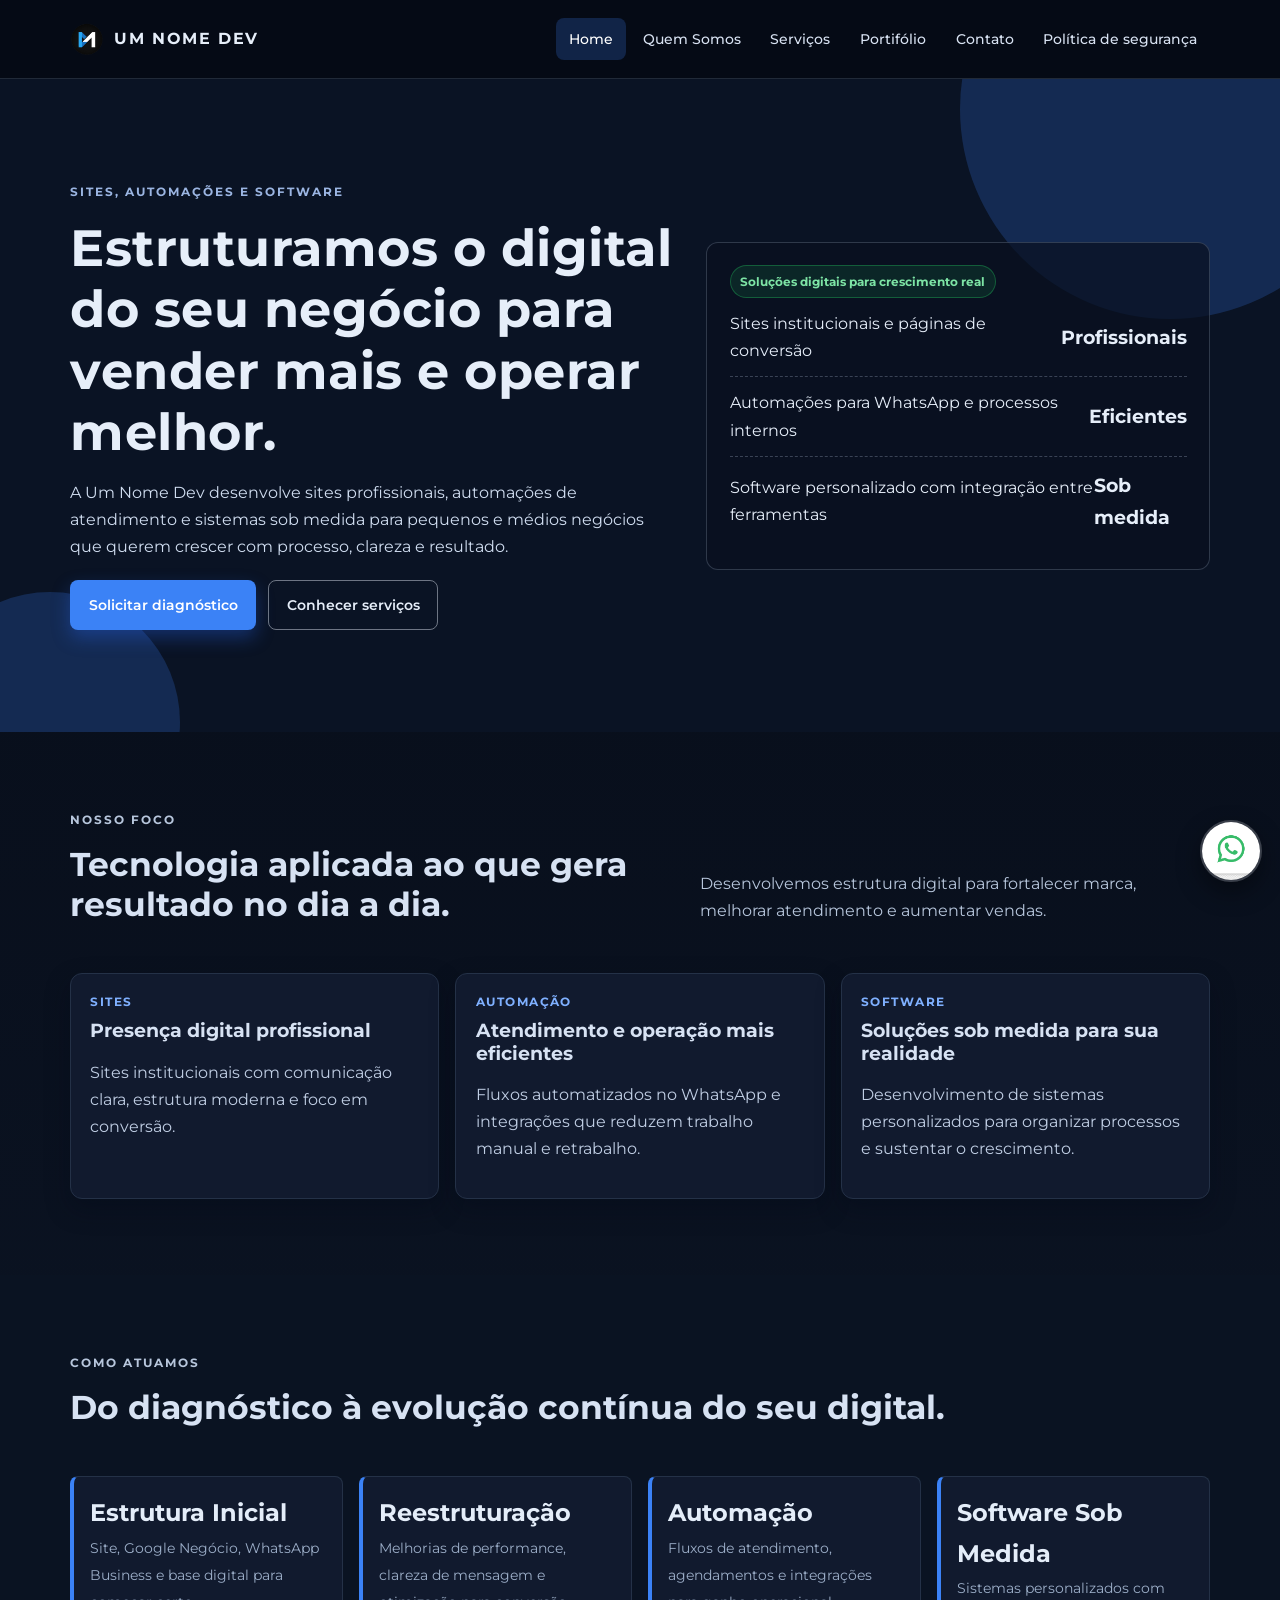
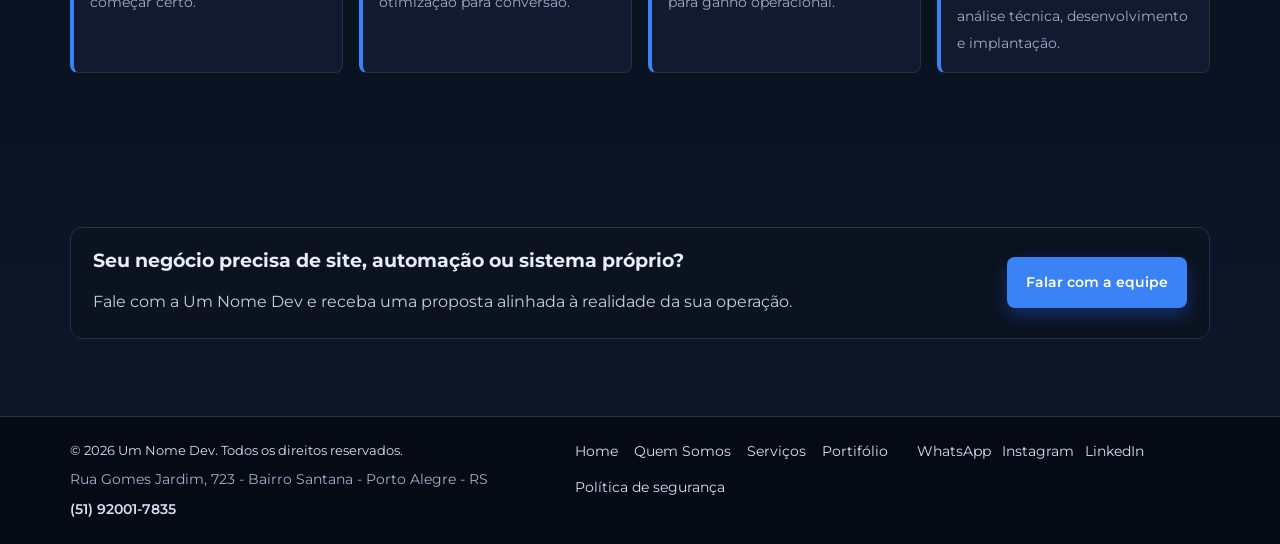
==== index.html @ 12f46de2 "Um nome Dev - Piloto" ====
﻿<!DOCTYPE html>
<html lang="pt-BR">
<head>
  <meta charset="UTF-8" />
  <meta name="viewport" content="width=device-width, initial-scale=1.0" />
  <meta name="description" content="Um Nome Dev: criação de sites, automações e software sob medida para pequenos e médios negócios." />
  <title>Um Nome Dev | Home</title>
  <link rel="icon" type="image/png" href="image/LogoSemFundo.png" />
  <link rel="preconnect" href="https://fonts.googleapis.com" />
  <link rel="preconnect" href="https://fonts.gstatic.com" crossorigin />
  <link href="https://fonts.googleapis.com/css2?family=Montserrat:wght@400;500;600;700&display=swap" rel="stylesheet" />
  <link rel="stylesheet" href="styles.css" />
</head>
<body>
  <header class="topbar">
    <div class="container nav-wrap">
      <a href="index.html" class="brand"><img src="image/LogoSemFundo.png" alt="Um Nome Dev" class="brand-logo" /><span class="brand-text">Um Nome Dev</span></a>
      <button class="menu-toggle" type="button" aria-expanded="false" aria-controls="main-nav">Menu</button>
      <nav class="nav" id="main-nav">
        <a href="index.html">Home</a>
        <a href="quem-somos.html">Quem Somos</a>
        <a href="servicos.html">Serviços</a>
        <a href="portifolio.html">Portifólio</a>
        <a href="contato.html">Contato</a>
        <a href="politica-seguranca.html">Política de segurança</a>
      </nav>
    </div>
  </header>

  <main>
    <section class="hero">
      <div class="container hero-grid">
        <div>
          <p class="kicker">Sites, automações e software</p>
          <h1>Estruturamos o digital do seu negócio para vender mais e operar melhor.</h1>
          <p>
            A Um Nome Dev desenvolve sites profissionais, automações de atendimento e sistemas sob medida
            para pequenos e médios negócios que querem crescer com processo, clareza e resultado.
          </p>
          <div class="actions">
            <a class="btn primary" href="contato.html">Solicitar diagnóstico</a>
            <a class="btn secondary" href="servicos.html">Conhecer serviços</a>
          </div>
        </div>
        <aside class="hero-card reveal">
          <span class="badge-ok">Soluções digitais para crescimento real</span>
          <div class="metric">
            <span>Sites institucionais e páginas de conversão</span>
            <strong>Profissionais</strong>
          </div>
          <div class="metric">
            <span>Automações para WhatsApp e processos internos</span>
            <strong>Eficientes</strong>
          </div>
          <div class="metric">
            <span>Software personalizado com integração entre ferramentas</span>
            <strong>Sob medida</strong>
          </div>
        </aside>
      </div>
    </section>

    <section class="section">
      <div class="container">
        <div class="section-head reveal">
          <div>
            <p class="kicker">Nosso foco</p>
            <h2>Tecnologia aplicada ao que gera resultado no dia a dia.</h2>
          </div>
          <p>Desenvolvemos estrutura digital para fortalecer marca, melhorar atendimento e aumentar vendas.</p>
        </div>
        <div class="grid col-3">
          <article class="card reveal">
            <div class="tag">Sites</div>
            <h3>Presença digital profissional</h3>
            <p>Sites institucionais com comunicação clara, estrutura moderna e foco em conversão.</p>
          </article>
          <article class="card reveal">
            <div class="tag">Automação</div>
            <h3>Atendimento e operação mais eficientes</h3>
            <p>Fluxos automatizados no WhatsApp e integrações que reduzem trabalho manual e retrabalho.</p>
          </article>
          <article class="card reveal">
            <div class="tag">Software</div>
            <h3>Soluções sob medida para sua realidade</h3>
            <p>Desenvolvimento de sistemas personalizados para organizar processos e sustentar o crescimento.</p>
          </article>
        </div>
      </div>
    </section>

    <section class="section alt">
      <div class="container">
        <div class="section-head reveal">
          <div>
            <p class="kicker">Como atuamos</p>
            <h2>Do diagnóstico à evolução contínua do seu digital.</h2>
          </div>
        </div>
        <div class="stats">
          <div class="stat reveal">
            <strong>Estrutura Inicial</strong>
            <span>Site, Google Negócio, WhatsApp Business e base digital para começar certo.</span>
          </div>
          <div class="stat reveal">
            <strong>Reestruturação</strong>
            <span>Melhorias de performance, clareza de mensagem e otimização para conversão.</span>
          </div>
          <div class="stat reveal">
            <strong>Automação</strong>
            <span>Fluxos de atendimento, agendamentos e integrações para ganho operacional.</span>
          </div>
          <div class="stat reveal">
            <strong>Software Sob Medida</strong>
            <span>Sistemas personalizados com análise técnica, desenvolvimento e implantação.</span>
          </div>
        </div>
      </div>
    </section>

    <section class="section">
      <div class="container cta-strip reveal">
        <div>
          <h3>Seu negócio precisa de site, automação ou sistema próprio?</h3>
          <p>Fale com a Um Nome Dev e receba uma proposta alinhada à realidade da sua operação.</p>
        </div>
        <a class="btn primary" href="contato.html">Falar com a equipe</a>
      </div>
    </section>
  </main>

    <footer class="footer">
    <div class="container footer-inner">
      <div class="footer-meta">
        <small>© 2026 Um Nome Dev. Todos os direitos reservados.</small>
        <p class="footer-address">Rua Gomes Jardim, 723 - Bairro Santana - Porto Alegre - RS</p>
        <a class="footer-phone" href="tel:+5551920017835">(51) 92001-7835</a>
      </div>
      <nav class="footer-nav">
        <a href="index.html">Home</a>
        <a href="quem-somos.html">Quem Somos</a>
        <a href="servicos.html">Serviços</a>
        <a href="portifolio.html">Portifólio</a>
        <a href="politica-seguranca.html">Política de segurança</a>
      </nav>
      <div class="footer-social" aria-label="Redes sociais">
        <a href="https://wa.me/5551920017835" target="_blank" rel="noopener noreferrer">WhatsApp</a>
        <a href="https://www.instagram.com/" target="_blank" rel="noopener noreferrer">Instagram</a>
        <a href="https://www.linkedin.com/" target="_blank" rel="noopener noreferrer">LinkedIn</a>
      </div>
    </div>
  </footer>


    <script src="script.js"></script>

  <a class="whatsapp-float" href="https://wa.me/5551920017835" target="_blank" rel="noopener noreferrer" aria-label="Falar no WhatsApp">
    <img src="image/whatsapp.jpg" alt="WhatsApp" />
  </a>
</body>
</html>
---- styles.css ----
﻿:root {
  --azul-profundo: #0B1220;
  --azul-eletrico: #3B82F6;
  --cinza-tecnico: #9CAEC8;
  --branco-neutro: #E6EEF9;
  --verde-conversao: #22C55E;
  --texto-principal: #D7E2F3;
  --borda-suave: #243147;
  --container: 1140px;
  --radius-sm: 8px;
  --radius-md: 12px;
  --shadow-soft: 0 10px 24px rgba(2, 8, 23, 0.35);
}

* {
  box-sizing: border-box;
}

html,
body {
  margin: 0;
  padding: 0;
}

body {
  font-family: "Montserrat", sans-serif;
  color: var(--texto-principal);
  background: linear-gradient(180deg, #060b16 0%, #0d1728 100%);
  line-height: 1.7;
}

a {
  color: inherit;
  text-decoration: none;
}

img {
  max-width: 100%;
  display: block;
}

.container {
  width: min(100% - 2rem, var(--container));
  margin-inline: auto;
}

.topbar {
  position: sticky;
  top: 0;
  z-index: 20;
  background: rgba(6, 11, 22, 0.94);
  border-bottom: 1px solid rgba(100, 116, 139, 0.3);
  backdrop-filter: blur(8px);
}

.nav-wrap {
  display: flex;
  align-items: center;
  justify-content: space-between;
  min-height: 78px;
  gap: 1rem;
}

.brand {
  display: inline-flex;
  align-items: center;
  gap: 0.65rem;
  color: var(--branco-neutro);
}

.brand-logo {
  width: 34px;
  height: 34px;
  object-fit: contain;
  border-radius: 999px;
}

.brand-text {
  font-size: 1rem;
  font-weight: 700;
  letter-spacing: 0.1em;
  text-transform: uppercase;
}

.menu-toggle {
  display: none;
  border: 1px solid rgba(230, 238, 249, 0.35);
  background: transparent;
  color: var(--branco-neutro);
  border-radius: var(--radius-sm);
  padding: 0.5rem 0.65rem;
  font-weight: 600;
}

.nav {
  display: flex;
  align-items: center;
  gap: 0.25rem;
  flex-wrap: wrap;
}

.nav a {
  color: #d8e2f2;
  font-size: 0.9rem;
  font-weight: 500;
  padding: 0.55rem 0.8rem;
  border-radius: var(--radius-sm);
  transition: background-color 0.2s ease, color 0.2s ease;
}

.nav a:hover,
.nav a.active {
  background: rgba(59, 130, 246, 0.22);
  color: #ffffff;
}

.hero {
  background: #0a1324;
  color: var(--branco-neutro);
  padding: clamp(4rem, 8vw, 7rem) 0;
  position: relative;
  overflow: hidden;
}

.hero::before,
.hero::after {
  content: "";
  position: absolute;
  border-radius: 999px;
  background: rgba(59, 130, 246, 0.22);
  filter: blur(0.4px);
}

.hero::before {
  width: 420px;
  height: 420px;
  top: -180px;
  right: -100px;
}

.hero::after {
  width: 260px;
  height: 260px;
  bottom: -120px;
  left: -80px;
}

.hero-grid {
  display: grid;
  gap: 2rem;
  align-items: center;
  grid-template-columns: 1.2fr 1fr;
  position: relative;
  z-index: 1;
}

.kicker {
  color: #9bb5e2;
  text-transform: uppercase;
  letter-spacing: 0.16em;
  font-size: 0.78rem;
  font-weight: 700;
  margin: 0 0 0.9rem;
}

h1,
h2,
h3 {
  margin: 0 0 1rem;
  line-height: 1.2;
}

h1 {
  font-size: clamp(2rem, 4vw, 3.2rem);
  letter-spacing: 0.01em;
}

h2 {
  font-size: clamp(1.6rem, 2.6vw, 2.3rem);
}

h3 {
  font-size: 1.16rem;
}

p {
  margin: 0 0 1rem;
  color: #d0ddf0;
}

.section p {
  color: #b7c6dc;
}

.hero-card {
  background: rgba(9, 17, 32, 0.7);
  border: 1px solid rgba(148, 163, 184, 0.28);
  border-radius: var(--radius-md);
  padding: 1.4rem;
}

.metric {
  display: flex;
  justify-content: space-between;
  align-items: center;
  padding: 0.75rem 0;
  border-bottom: 1px dashed rgba(148, 163, 184, 0.35);
}

.metric:last-child {
  border-bottom: 0;
}

.metric strong {
  font-size: 1.2rem;
}

.actions {
  display: flex;
  flex-wrap: wrap;
  gap: 0.75rem;
  margin-top: 1.2rem;
}

.btn {
  display: inline-flex;
  align-items: center;
  justify-content: center;
  gap: 0.4rem;
  border-radius: var(--radius-sm);
  padding: 0.75rem 1.1rem;
  font-weight: 600;
  font-size: 0.9rem;
  border: 1px solid transparent;
  transition: transform 0.2s ease, box-shadow 0.2s ease, background-color 0.2s ease;
}

.btn:hover {
  transform: translateY(-1px);
}

.btn.primary {
  background: var(--azul-eletrico);
  color: #ffffff;
  box-shadow: 0 8px 18px rgba(37, 99, 235, 0.35);
}

.btn.primary:hover {
  background: #2e6ed4;
}

.btn.secondary {
  background: transparent;
  color: var(--branco-neutro);
  border-color: rgba(230, 238, 249, 0.45);
}

.btn.ghost {
  background: transparent;
  color: #d4e2f7;
  border-color: #3b4a63;
}

.section {
  padding: clamp(3rem, 6vw, 5rem) 0;
}

.section.alt {
  background: #0a1322;
}

.section-head {
  display: flex;
  justify-content: space-between;
  align-items: flex-end;
  gap: 1rem;
  margin-bottom: 2rem;
}

.section-head p {
  max-width: 60ch;
}

.grid {
  display: grid;
  gap: 1rem;
}

.grid.col-3 {
  grid-template-columns: repeat(3, minmax(0, 1fr));
}

.grid.col-2 {
  grid-template-columns: repeat(2, minmax(0, 1fr));
}

.card {
  background: #111a2e;
  border: 1px solid var(--borda-suave);
  border-radius: var(--radius-md);
  padding: 1.2rem;
  box-shadow: var(--shadow-soft);
}

.card .tag {
  font-size: 0.72rem;
  text-transform: uppercase;
  letter-spacing: 0.13em;
  color: #7fb0ff;
  font-weight: 700;
  margin-bottom: 0.5rem;
}

.card p {
  color: #c0cee4;
}

.stats {
  display: grid;
  gap: 1rem;
  grid-template-columns: repeat(4, minmax(0, 1fr));
}

.stat {
  background: #111a2e;
  border: 1px solid var(--borda-suave);
  border-left: 4px solid var(--azul-eletrico);
  border-radius: var(--radius-sm);
  padding: 1rem;
}

.stat strong {
  display: block;
  font-size: 1.5rem;
  color: #e4edf9;
}

.stat span {
  color: var(--cinza-tecnico);
  font-size: 0.86rem;
}

.timeline {
  display: grid;
  gap: 0.9rem;
}

.timeline-item {
  border-left: 3px solid var(--azul-eletrico);
  padding: 0.1rem 0 0.1rem 0.9rem;
}

.timeline-item strong {
  display: block;
  color: #e3edf9;
  margin-bottom: 0.2rem;
}

.cta-strip {
  background: #0b1220;
  color: var(--branco-neutro);
  border-radius: var(--radius-md);
  padding: 1.4rem;
  display: grid;
  gap: 1rem;
  grid-template-columns: 1fr auto;
  align-items: center;
  border: 1px solid #243147;
}

.cta-strip p {
  margin: 0;
  color: #c1d0e8;
}

.list-clean {
  margin: 0;
  padding: 0;
  list-style: none;
  display: grid;
  gap: 0.6rem;
}

.list-clean li {
  padding-left: 1.1rem;
  position: relative;
  color: #c1cee3;
}

.list-clean li::before {
  content: "";
  width: 8px;
  height: 8px;
  border-radius: 999px;
  background: var(--azul-eletrico);
  position: absolute;
  left: 0;
  top: 0.58rem;
}

.form-grid {
  display: grid;
  gap: 1rem;
  grid-template-columns: 1fr 1fr;
}

.field {
  display: flex;
  flex-direction: column;
  gap: 0.4rem;
}

.field label {
  font-size: 0.86rem;
  font-weight: 600;
  color: #d5e2f6;
}

.field input,
.field textarea {
  border: 1px solid #334155;
  border-radius: var(--radius-sm);
  padding: 0.75rem 0.85rem;
  font-family: inherit;
  font-size: 0.95rem;
  background: #0f172a;
  color: #d8e4f7;
}

.field input::placeholder,
.field textarea::placeholder {
  color: #8ea0bb;
}

.field textarea {
  min-height: 160px;
  resize: vertical;
}

.note {
  font-size: 0.85rem;
  color: var(--cinza-tecnico);
}

.badge-ok {
  display: inline-flex;
  align-items: center;
  gap: 0.35rem;
  border-radius: 999px;
  border: 1px solid rgba(34, 197, 94, 0.35);
  color: #7de4a5;
  font-size: 0.78rem;
  font-weight: 700;
  padding: 0.3rem 0.6rem;
  background: rgba(34, 197, 94, 0.12);
}

.footer {
  background: #050a15;
  color: #c6d3eb;
  border-top: 1px solid rgba(100, 116, 139, 0.35);
}

.footer-inner {
  padding: 1.4rem 0;
  display: grid;
  gap: 1rem;
  grid-template-columns: 1.5fr 1fr 0.9fr;
  align-items: start;
}

.footer-meta {
  display: grid;
  gap: 0.35rem;
}

.footer-meta small {
  color: #d6e0f3;
}

.footer-address {
  margin: 0;
  color: #9fb1cd;
  font-size: 0.9rem;
}

.footer-phone {
  font-size: 0.95rem;
  font-weight: 600;
  color: #cfe1ff;
}

.footer-nav {
  display: flex;
  flex-wrap: wrap;
  gap: 0.7rem 1rem;
}

.footer-social {
  display: flex;
  flex-wrap: wrap;
  gap: 0.7rem;
  justify-content: flex-start;
}

.footer a {
  color: #d6e0f3;
  font-size: 0.9rem;
}

.footer a:hover {
  color: #ffffff;
}

.reveal {
  opacity: 0;
  transform: translateY(14px);
  transition: opacity 0.45s ease, transform 0.45s ease;
}

.reveal.visible {
  opacity: 1;
  transform: translateY(0);
}

@media (max-width: 980px) {
  .hero-grid,
  .stats,
  .grid.col-3,
  .grid.col-2,
  .form-grid,
  .cta-strip,
  .footer-inner {
    grid-template-columns: 1fr;
  }

  .section-head {
    align-items: flex-start;
    flex-direction: column;
  }

  .menu-toggle {
    display: inline-flex;
  }

  .nav {
    display: none;
    position: absolute;
    left: 1rem;
    right: 1rem;
    top: 78px;
    background: #0d1629;
    border: 1px solid rgba(148, 163, 184, 0.35);
    border-radius: var(--radius-sm);
    flex-direction: column;
    align-items: flex-start;
    padding: 0.5rem;
  }

  .nav.open {
    display: flex;
  }

  .nav a {
    width: 100%;
  }
}



.whatsapp-float {
  position: fixed;
  right: 1.15rem;
  bottom: 1.15rem;
  width: 62px;
  height: 62px;
  border-radius: 999px;
  overflow: hidden;
  border: 2px solid rgba(255, 255, 255, 0.2);
  box-shadow: 0 10px 24px rgba(0, 0, 0, 0.4);
  z-index: 60;
  transition: transform 0.2s ease, box-shadow 0.2s ease;
}

.whatsapp-float:hover {
  transform: translateY(-2px) scale(1.03);
  box-shadow: 0 14px 28px rgba(0, 0, 0, 0.5);
}

.whatsapp-float img {
  width: 100%;
  height: 100%;
  object-fit: cover;
}

@media (max-width: 980px) {
  .whatsapp-float {
    width: 56px;
    height: 56px;
    right: 0.9rem;
    bottom: 0.9rem;
  }
}
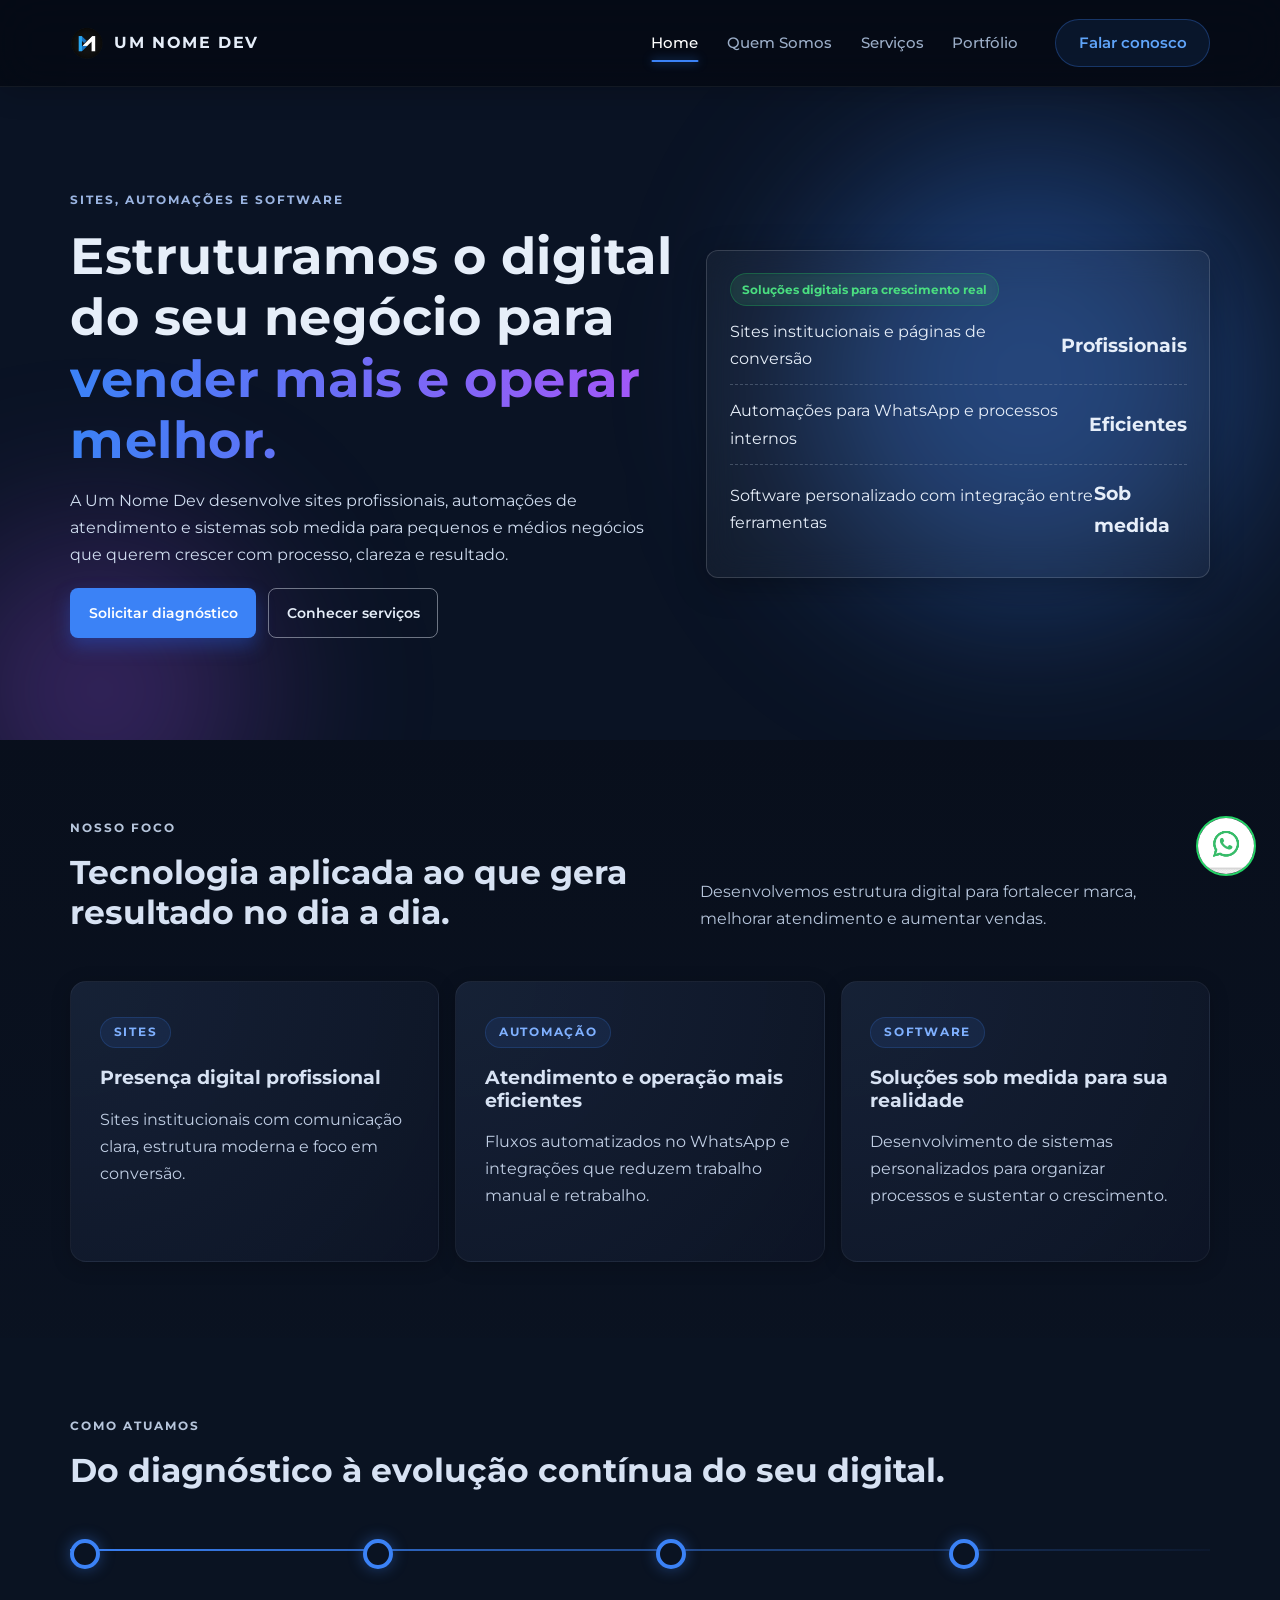
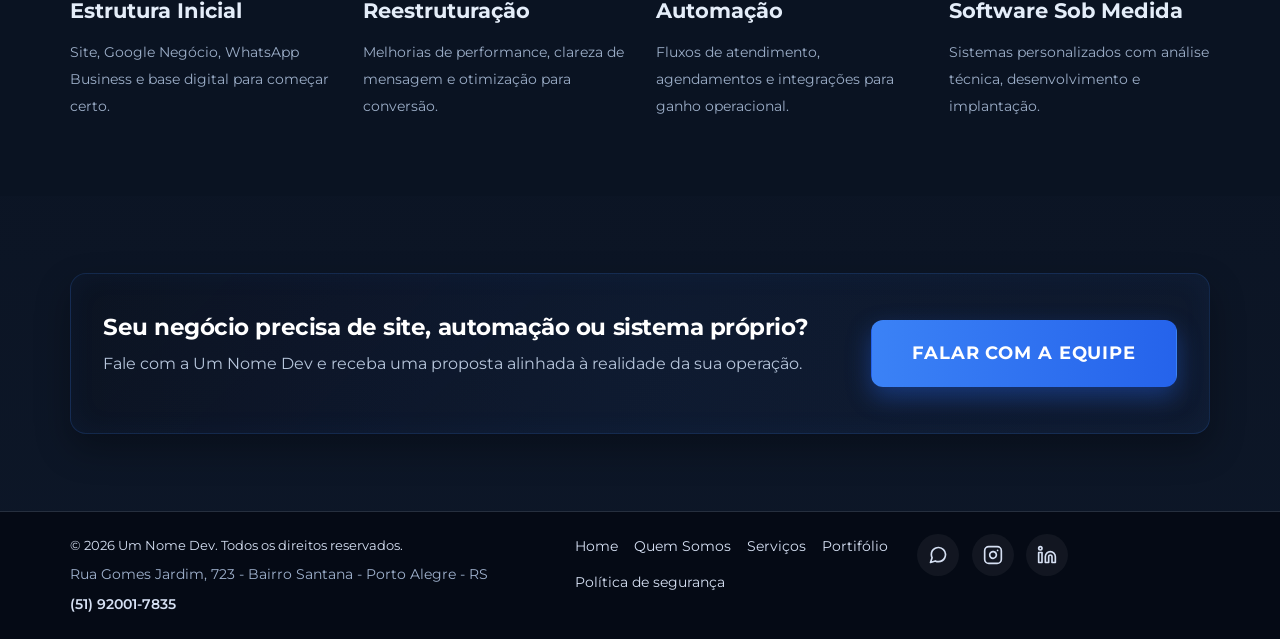
==== commit 3bb44793: "minhas alterações" ====
--- a/index.html
+++ b/index.html
@@ -12,17 +12,20 @@
   <link rel="stylesheet" href="styles.css" />
 </head>
 <body>
+  
   <header class="topbar">
     <div class="container nav-wrap">
-      <a href="index.html" class="brand"><img src="image/LogoSemFundo.png" alt="Um Nome Dev" class="brand-logo" /><span class="brand-text">Um Nome Dev</span></a>
+      <a href="index.html" class="brand">
+        <img src="image/LogoSemFundo.png" alt="Um Nome Dev" class="brand-logo" />
+        <span class="brand-text">Um Nome Dev</span>
+      </a>
       <button class="menu-toggle" type="button" aria-expanded="false" aria-controls="main-nav">Menu</button>
       <nav class="nav" id="main-nav">
-        <a href="index.html">Home</a>
+        <a href="index.html" class="active">Home</a>
         <a href="quem-somos.html">Quem Somos</a>
         <a href="servicos.html">Serviços</a>
-        <a href="portifolio.html">Portifólio</a>
-        <a href="contato.html">Contato</a>
-        <a href="politica-seguranca.html">Política de segurança</a>
+        <a href="portfolio.html">Portfólio</a>
+        <a href="contato.html" class="nav-cta">Falar conosco</a> 
       </nav>
     </div>
   </header>
@@ -32,7 +35,7 @@
       <div class="container hero-grid">
         <div>
           <p class="kicker">Sites, automações e software</p>
-          <h1>Estruturamos o digital do seu negócio para vender mais e operar melhor.</h1>
+          <h1>Estruturamos o digital do seu negócio para <span class="text-gradient">vender mais e operar melhor.</span></h1>
           <p>
             A Um Nome Dev desenvolve sites profissionais, automações de atendimento e sistemas sob medida
             para pequenos e médios negócios que querem crescer com processo, clareza e resultado.
@@ -42,7 +45,7 @@
             <a class="btn secondary" href="servicos.html">Conhecer serviços</a>
           </div>
         </div>
-        <aside class="hero-card reveal">
+        <aside class="hero-card">
           <span class="badge-ok">Soluções digitais para crescimento real</span>
           <div class="metric">
             <span>Sites institucionais e páginas de conversão</span>
@@ -144,9 +147,15 @@
         <a href="politica-seguranca.html">Política de segurança</a>
       </nav>
       <div class="footer-social" aria-label="Redes sociais">
-        <a href="https://wa.me/5551920017835" target="_blank" rel="noopener noreferrer">WhatsApp</a>
-        <a href="https://www.instagram.com/" target="_blank" rel="noopener noreferrer">Instagram</a>
-        <a href="https://www.linkedin.com/" target="_blank" rel="noopener noreferrer">LinkedIn</a>
+        <a href="https://wa.me/5551920017835" target="_blank" rel="noopener noreferrer" aria-label="WhatsApp">
+          <svg xmlns="http://www.w3.org/2000/svg" width="24" height="24" viewBox="0 0 24 24" fill="none" stroke="currentColor" stroke-width="2" stroke-linecap="round" stroke-linejoin="round"><path d="M21 11.5a8.38 8.38 0 0 1-.9 3.8 8.5 8.5 0 0 1-7.6 4.7 8.38 8.38 0 0 1-3.8-.9L3 21l1.9-5.7a8.38 8.38 0 0 1-.9-3.8 8.5 8.5 0 0 1 4.7-7.6 8.38 8.38 0 0 1 3.8-.9h.5a8.48 8.48 0 0 1 8 8v.5z"></path></svg>
+        </a>
+        <a href="https://www.instagram.com/" target="_blank" rel="noopener noreferrer" aria-label="Instagram">
+          <svg xmlns="http://www.w3.org/2000/svg" width="24" height="24" viewBox="0 0 24 24" fill="none" stroke="currentColor" stroke-width="2" stroke-linecap="round" stroke-linejoin="round"><rect x="2" y="2" width="20" height="20" rx="5" ry="5"></rect><path d="M16 11.37A4 4 0 1 1 12.63 8 4 4 0 0 1 16 11.37z"></path><line x1="17.5" y1="6.5" x2="17.51" y2="6.5"></line></svg>
+        </a>
+        <a href="https://www.linkedin.com/" target="_blank" rel="noopener noreferrer" aria-label="LinkedIn">
+          <svg xmlns="http://www.w3.org/2000/svg" width="24" height="24" viewBox="0 0 24 24" fill="none" stroke="currentColor" stroke-width="2" stroke-linecap="round" stroke-linejoin="round"><path d="M16 8a6 6 0 0 1 6 6v7h-4v-7a2 2 0 0 0-2-2 2 2 0 0 0-2 2v7h-4v-7a6 6 0 0 1 6-6z"></path><rect x="2" y="9" width="4" height="12"></rect><circle cx="4" cy="4" r="2"></circle></svg>
+        </a>
       </div>
     </div>
   </footer>
--- a/styles.css
+++ b/styles.css
@@ -47,17 +47,21 @@
 .topbar {
   position: sticky;
   top: 0;
-  z-index: 20;
-  background: rgba(6, 11, 22, 0.94);
-  border-bottom: 1px solid rgba(100, 116, 139, 0.3);
-  backdrop-filter: blur(8px);
+  z-index: 50; /* Garante que fique acima de tudo */
+  background: rgba(6, 11, 22, 0.65); /* Mais transparente */
+  border-bottom: 1px solid rgba(255, 255, 255, 0.06); /* Borda quase invisível */
+  
+  /* Desfoque mais forte para dar cara de Apple/MacOS */
+  backdrop-filter: blur(24px);
+  -webkit-backdrop-filter: blur(24px); 
+  box-shadow: 0 4px 30px rgba(0, 0, 0, 0.2);
 }
 
 .nav-wrap {
   display: flex;
   align-items: center;
   justify-content: space-between;
-  min-height: 78px;
+  min-height: 86px; /* Um pouco mais alto para dar respiro (elegância) */
   gap: 1rem;
 }
 
@@ -95,23 +99,68 @@
 .nav {
   display: flex;
   align-items: center;
-  gap: 0.25rem;
-  flex-wrap: wrap;
-}
-
+  gap: 1.8rem; /* Espaço maior e mais luxuoso entre as palavras */
+}
+
+/* Forçamos o background transparente para remover aquele quadrado escuro */
 .nav a {
-  color: #d8e2f2;
-  font-size: 0.9rem;
+  color: #9CAEC8; /* Cor um pouco mais fria/apagada no estado normal */
+  font-size: 0.95rem;
   font-weight: 500;
-  padding: 0.55rem 0.8rem;
-  border-radius: var(--radius-sm);
-  transition: background-color 0.2s ease, color 0.2s ease;
+  padding: 0.4rem 0;
+  position: relative;
+  transition: color 0.3s ease;
+  background: transparent !important; 
+}
+
+/* 3. O Sublinhado Animado Neon */
+.nav a::after {
+  content: '';
+  position: absolute;
+  width: 0;
+  height: 2px;
+  bottom: 0;
+  left: 50%; /* Começa no meio exato da palavra */
+  background-color: var(--azul-eletrico);
+  transition: all 0.3s cubic-bezier(0.175, 0.885, 0.32, 1.275);
+  transform: translateX(-50%); /* Centraliza a linha */
+  border-radius: 2px;
+  box-shadow: 0 0 10px rgba(59, 130, 246, 0.7); /* Efeito neon */
 }
 
 .nav a:hover,
 .nav a.active {
-  background: rgba(59, 130, 246, 0.22);
+  color: #ffffff; /* Fica branco brilhante ao passar o mouse */
+}
+
+/* A linha cresce do centro para as pontas no hover */
+.nav a:hover::after,
+.nav a.active::after {
+  width: 100%; 
+}
+
+/* 4. O Botão CTA no Menu (O diferencial) */
+.nav a.nav-cta {
+  background: rgba(59, 130, 246, 0.1) !important;
+  border: 1px solid rgba(59, 130, 246, 0.3);
+  color: #60a5fa;
+  padding: 0.6rem 1.4rem;
+  border-radius: 999px; /* Formato Pílula */
+  font-weight: 600;
+  margin-left: 0.5rem; /* Afasta um pouquinho dos outros links */
+}
+
+/* Remove a linha de baixo para não misturar no botão */
+.nav a.nav-cta::after {
+  display: none; 
+}
+
+.nav a.nav-cta:hover {
+  background: var(--azul-eletrico) !important;
   color: #ffffff;
+  border-color: var(--azul-eletrico);
+  box-shadow: 0 4px 15px rgba(59, 130, 246, 0.4);
+  transform: translateY(-2px);
 }
 
 .hero {
@@ -127,22 +176,24 @@
   content: "";
   position: absolute;
   border-radius: 999px;
-  background: rgba(59, 130, 246, 0.22);
-  filter: blur(0.4px);
+  background: rgba(59, 130, 246, 0.4); /* Azul mais vivo */
+  filter: blur(90px); /* AQUI ESTÁ A MÁGICA: transforma a bola dura numa luz suave */
+  z-index: 0;
 }
 
 .hero::before {
-  width: 420px;
-  height: 420px;
-  top: -180px;
-  right: -100px;
+  width: 450px;
+  height: 450px;
+  top: 10%; /* Desce a luz para ficar direto atrás do card */
+  right: 2%; /* Posiciona embaixo do card */
 }
 
 .hero::after {
-  width: 260px;
-  height: 260px;
-  bottom: -120px;
-  left: -80px;
+  width: 300px;
+  height: 300px;
+  bottom: -100px;
+  left: -50px;
+  background: rgba(168, 85, 247, 0.3); /* Um toque de roxo na esquerda para combinar com o gradiente do texto */
 }
 
 .hero-grid {
@@ -175,6 +226,14 @@
   letter-spacing: 0.01em;
 }
 
+.text-gradient {
+  background: linear-gradient(90deg, var(--azul-eletrico) 0%, #a855f7 100%);
+  -webkit-background-clip: text;
+  -webkit-text-fill-color: transparent;
+  background-clip: text;
+  display: inline-block;
+}
+
 h2 {
   font-size: clamp(1.6rem, 2.6vw, 2.3rem);
 }
@@ -193,10 +252,19 @@
 }
 
 .hero-card {
-  background: rgba(9, 17, 32, 0.7);
-  border: 1px solid rgba(148, 163, 184, 0.28);
+  /* Usando branco quase transparente em vez de preto para refletir a luz de trás */
+  background: rgba(255, 255, 255, 0.04); 
+  backdrop-filter: blur(16px);
+  -webkit-backdrop-filter: blur(16px);
+  
+  /* Borda mais aparente para simular a quina do vidro */
+  border: 1px solid rgba(255, 255, 255, 0.15); 
+  
   border-radius: var(--radius-md);
   padding: 1.4rem;
+  box-shadow: 0 8px 32px rgba(0, 0, 0, 0.3);
+  position: relative;
+  z-index: 2; /* Mantém o card acima das luzes */
 }
 
 .metric {
@@ -205,6 +273,22 @@
   align-items: center;
   padding: 0.75rem 0;
   border-bottom: 1px dashed rgba(148, 163, 184, 0.35);
+  transition: transform 0.3s ease; /* Prepara para a animação */
+}
+
+/* Move a linha inteira levemente para a direita ao passar o mouse */
+.metric:hover {
+  transform: translateX(6px); 
+}
+
+.metric strong {
+  font-size: 1.2rem;
+  transition: color 0.3s ease; /* Prepara a mudança de cor */
+}
+
+/* Muda a cor da palavra em destaque (Profissionais, Eficientes...) no hover */
+.metric:hover strong {
+  color: #a855f7; /* Um tom de roxo para combinar com o fundo neon que criamos */
 }
 
 .metric:last-child {
@@ -247,6 +331,8 @@
 
 .btn.primary:hover {
   background: #2e6ed4;
+  box-shadow: 0 0 20px rgba(59, 130, 246, 0.6); /* Efeito Glow */
+  transform: translateY(-2px); /* Levanta um pouquinho ao passar o mouse */
 }
 
 .btn.secondary {
@@ -294,50 +380,129 @@
   grid-template-columns: repeat(2, minmax(0, 1fr));
 }
 
+/* 1. O novo formato do Card base */
 .card {
-  background: #111a2e;
-  border: 1px solid var(--borda-suave);
-  border-radius: var(--radius-md);
-  padding: 1.2rem;
-  box-shadow: var(--shadow-soft);
-}
-
+  /* Substituímos a cor sólida por um gradiente radial muito sutil */
+  background: radial-gradient(circle at top left, rgba(26, 38, 61, 0.8) 0%, rgba(13, 21, 38, 0.9) 100%);
+  border: 1px solid rgba(255, 255, 255, 0.05); /* Borda quase invisível */
+  border-radius: 16px; /* Arredondamos um pouco mais (antes era 12px) */
+  padding: 2.2rem 1.8rem; /* Mais respiro interno */
+  box-shadow: 0 4px 20px rgba(0, 0, 0, 0.2);
+  
+  /* Transição super fluida para todos os efeitos */
+  transition: all 0.4s cubic-bezier(0.175, 0.885, 0.32, 1.275); 
+  position: relative;
+  overflow: hidden; /* Prepara o card para efeitos internos se quiser no futuro */
+}
+
+/* 2. O estilo refinado da Tag (Sites, Automação...) */
 .card .tag {
+  display: inline-block;
   font-size: 0.72rem;
   text-transform: uppercase;
-  letter-spacing: 0.13em;
+  letter-spacing: 0.15em;
   color: #7fb0ff;
   font-weight: 700;
-  margin-bottom: 0.5rem;
-}
-
+  margin-bottom: 1.2rem;
+  padding: 0.3rem 0.8rem;
+  background: rgba(59, 130, 246, 0.1); /* Fundo translúcido na tag */
+  border-radius: 999px;
+  border: 1px solid rgba(59, 130, 246, 0.2);
+}
+
+/* 3. A mágica da Interação (Hover) */
+.card:hover {
+  transform: translateY(-12px); /* Levanta o card */
+  border-color: rgba(59, 130, 246, 0.4); /* Borda acende em azul */
+  /* Cria um "Glow" em volta e uma luz suave por dentro */
+  box-shadow: 0 20px 40px rgba(0, 0, 0, 0.4), inset 0 0 20px rgba(59, 130, 246, 0.05);
+}
+
+/* 4. A Quebra de Simetria (Apenas para telas grandes) */
+@media (min-width: 981px) {
+  /* Pega o segundo card (o do meio) e empurra 25px para baixo */
+  .grid.col-3 > .card:nth-child(2) {
+    transform: translateY(25px);
+  }
+  
+  /* Ajusta o hover do card do meio para ele não subir mais do que deveria */
+  .grid.col-3 > .card:nth-child(2):hover {
+    transform: translateY(13px);
+  }
+}
 .card p {
   color: #c0cee4;
 }
 
+/* 1. O Container Principal da Trilha */
 .stats {
   display: grid;
-  gap: 1rem;
+  gap: 2rem; /* Mais espaço entre os passos */
   grid-template-columns: repeat(4, minmax(0, 1fr));
-}
-
+  position: relative;
+}
+
+/* 2. A Linha de Conexão (Aparece apenas no PC) */
+@media (min-width: 981px) {
+  .stats::before {
+    content: '';
+    position: absolute;
+    top: 10px; /* Alinhado com as "bolinhas" que vamos criar */
+    left: 0;
+    width: 100%;
+    height: 2px;
+    /* Um gradiente que vai sumindo para indicar continuidade */
+    background: linear-gradient(90deg, var(--azul-eletrico) 0%, rgba(59, 130, 246, 0.05) 100%);
+    z-index: 0;
+  }
+}
+
+/* 3. Limpando as Caixas e Criando os Passos */
 .stat {
-  background: #111a2e;
-  border: 1px solid var(--borda-suave);
-  border-left: 4px solid var(--azul-eletrico);
-  border-radius: var(--radius-sm);
-  padding: 1rem;
+  background: transparent; /* Removemos o fundo escuro */
+  border: none; /* Removemos a borda quadrada */
+  padding: 0; /* Removemos o padding interno */
+  position: relative;
+  z-index: 1;
+  transition: transform 0.3s ease;
+}
+
+/* 4. O Ponto de Luz (Bolinha da Timeline) */
+.stat::before {
+  content: '';
+  display: block;
+  width: 22px;
+  height: 22px;
+  border-radius: 50%;
+  background: #0a1322; /* Mesma cor do fundo da seção alt */
+  border: 4px solid var(--azul-eletrico);
+  margin-bottom: 1.5rem;
+  box-shadow: 0 0 15px rgba(59, 130, 246, 0.4); /* Efeito neon */
+  transition: all 0.3s ease;
+}
+
+/* 5. Efeito Interativo no Hover */
+.stat:hover {
+  transform: translateY(-5px); /* Dá um leve pulinho */
+}
+
+.stat:hover::before {
+  background: var(--azul-eletrico); /* Bolinha preenche de azul */
+  box-shadow: 0 0 25px rgba(168, 85, 247, 0.6); /* Brilha com um tom roxo no hover */
+  transform: scale(1.2); /* Aumenta um pouquinho */
 }
 
 .stat strong {
   display: block;
-  font-size: 1.5rem;
+  font-size: 1.3rem;
   color: #e4edf9;
+  margin-bottom: 0.6rem;
 }
 
 .stat span {
   color: var(--cinza-tecnico);
-  font-size: 0.86rem;
+  font-size: 0.9rem;
+  line-height: 1.6;
 }
 
 .timeline {
@@ -357,20 +522,59 @@
 }
 
 .cta-strip {
-  background: #0b1220;
+  /* Um gradiente bem suave de fundo para não ficar chapado */
+  background: linear-gradient(135deg, rgba(11, 18, 32, 0.9) 0%, rgba(15, 25, 45, 0.95) 100%);
   color: var(--branco-neutro);
-  border-radius: var(--radius-md);
-  padding: 1.4rem;
+  border-radius: 16px; /* Acompanhando o arredondamento dos cards */
+  padding: 2.5rem 2rem; /* Mais espaço interno para respirar */
   display: grid;
-  gap: 1rem;
+  gap: 1.5rem;
   grid-template-columns: 1fr auto;
   align-items: center;
-  border: 1px solid #243147;
-}
-
-.cta-strip p {
-  margin: 0;
-  color: #c1d0e8;
+  
+  /* Borda com o seu azul elétrico, mas bem sutil */
+  border: 1px solid rgba(59, 130, 246, 0.2);
+  
+  /* Sombra externa para descolar do fundo e uma luz interna (inset) para dar brilho */
+  box-shadow: 0 15px 35px rgba(0, 0, 0, 0.3), inset 0 0 30px rgba(59, 130, 246, 0.05);
+  position: relative;
+  overflow: hidden;
+}
+
+/* Um leve reflexo no fundo do CTA para dar o toque premium */
+.cta-strip::before {
+  content: '';
+  position: absolute;
+  top: -50%;
+  left: -50%;
+  width: 200%;
+  height: 200%;
+  background: radial-gradient(circle, rgba(59,130,246,0.05) 0%, transparent 60%);
+  z-index: 0;
+  pointer-events: none;
+}
+
+/* Mantém o conteúdo acima do reflexo */
+.cta-strip > * {
+  position: relative;
+  z-index: 1;
+}
+
+.cta-strip h3 {
+  font-size: 1.45rem; /* Reduzimos um pouquinho a fonte para encaixar melhor */
+  margin-bottom: 0.5rem;
+  color: #ffffff;
+  white-space: nowrap; /* Força o texto a ficar em uma única linha */
+  letter-spacing: -0.02em; /* Aproxima as letras bem de leve para ganhar espaço */
+}
+
+/* Regra de segurança: em telas menores (tablets e celulares), 
+   permitimos a quebra de linha para o texto não "vazar" da tela */
+@media (max-width: 1024px) {
+  .cta-strip h3 {
+    white-space: normal;
+    font-size: 1.3rem;
+  }
 }
 
 .list-clean {
@@ -447,14 +651,22 @@
   align-items: center;
   gap: 0.35rem;
   border-radius: 999px;
-  border: 1px solid rgba(34, 197, 94, 0.35);
-  color: #7de4a5;
+  
+  /* Borda e fundo mais sutis, conversando com o vidro */
+  border: 1px solid rgba(34, 197, 94, 0.3);
+  background: rgba(34, 197, 94, 0.1); 
+  
+  /* Verde um pouco mais vibrante para contraste perfeito no escuro */
+  color: #4ade80; 
+  
   font-size: 0.78rem;
   font-weight: 700;
-  padding: 0.3rem 0.6rem;
-  background: rgba(34, 197, 94, 0.12);
-}
-
+  padding: 0.3rem 0.7rem;
+  
+  /* Um micro-efeito de vidro no próprio badge */
+  backdrop-filter: blur(4px); 
+  -webkit-backdrop-filter: blur(4px);
+}
 .footer {
   background: #050a15;
   color: #c6d3eb;
@@ -496,11 +708,37 @@
   gap: 0.7rem 1rem;
 }
 
+/* Estilo dos círculos dos ícones sociais */
 .footer-social {
   display: flex;
   flex-wrap: wrap;
-  gap: 0.7rem;
+  gap: 0.8rem;
   justify-content: flex-start;
+}
+
+.footer-social a {
+  display: inline-flex;
+  align-items: center;
+  justify-content: center;
+  width: 42px;
+  height: 42px;
+  border-radius: 50%;
+  background: rgba(255, 255, 255, 0.05); /* Fundo circular translúcido */
+  color: #9fb1cd;
+  transition: all 0.3s ease;
+}
+
+.footer-social a svg {
+  width: 20px;
+  height: 20px;
+}
+
+/* O "acendimento" da cor no hover */
+.footer-social a:hover {
+  background: var(--azul-eletrico);
+  color: #ffffff;
+  transform: translateY(-4px);
+  box-shadow: 0 8px 15px rgba(59, 130, 246, 0.4);
 }
 
 .footer a {
@@ -512,16 +750,42 @@
   color: #ffffff;
 }
 
+
+/* 1. Oculta os elementos inicialmente */
 .reveal {
   opacity: 0;
-  transform: translateY(14px);
-  transition: opacity 0.45s ease, transform 0.45s ease;
-}
-
+}
+
+/* 2. Cria a regra da animação de subida */
+@keyframes revealUp {
+  from {
+    opacity: 0;
+    transform: translateY(40px);
+  }
+  to {
+    opacity: 1;
+    transform: translateY(0);
+  }
+}
+
+/* 3. Aplica a animação quando o JavaScript adiciona a classe 'visible' */
 .reveal.visible {
-  opacity: 1;
-  transform: translateY(0);
-}
+  /* O forwards garante que o elemento fique visível após a animação */
+  animation: revealUp 0.8s cubic-bezier(0.175, 0.885, 0.32, 1.275) forwards;
+}
+
+/* 4. A Mágica do Efeito Cascata (Atrasos progressivos) */
+
+/* Cascata para os 3 cards de "Nosso Foco" */
+.grid.col-3 > .reveal:nth-child(1) { animation-delay: 0s; }
+.grid.col-3 > .reveal:nth-child(2) { animation-delay: 0.2s; }
+.grid.col-3 > .reveal:nth-child(3) { animation-delay: 0.4s; }
+
+/* Cascata para os 4 passos da Timeline "Como Atuamos" */
+.stats > .reveal:nth-child(1) { animation-delay: 0s; }
+.stats > .reveal:nth-child(2) { animation-delay: 0.2s; }
+.stats > .reveal:nth-child(3) { animation-delay: 0.4s; }
+.stats > .reveal:nth-child(4) { animation-delay: 0.6s; }
 
 @media (max-width: 980px) {
   .hero-grid,
@@ -568,23 +832,35 @@
 
 
 
+/* Animação da onda pulsante */
+@keyframes pulse-whatsapp {
+  0% { box-shadow: 0 0 0 0 rgba(37, 211, 102, 0.6); }
+  70% { box-shadow: 0 0 0 15px rgba(37, 211, 102, 0); }
+  100% { box-shadow: 0 0 0 0 rgba(37, 211, 102, 0); }
+}
+
 .whatsapp-float {
   position: fixed;
-  right: 1.15rem;
-  bottom: 1.15rem;
-  width: 62px;
-  height: 62px;
+  right: 1.5rem; /* Um pouco mais afastado da borda */
+  bottom: 1.5rem;
+  width: 60px;
+  height: 60px;
   border-radius: 999px;
   overflow: hidden;
-  border: 2px solid rgba(255, 255, 255, 0.2);
-  box-shadow: 0 10px 24px rgba(0, 0, 0, 0.4);
+  
+  /* Borda verde com a cor oficial do WhatsApp para combinar */
+  border: 2px solid #25D366; 
   z-index: 60;
-  transition: transform 0.2s ease, box-shadow 0.2s ease;
+  transition: transform 0.3s ease;
+  
+  /* Aplica a animação infinita de pulso */
+  animation: pulse-whatsapp 2s infinite; 
 }
 
 .whatsapp-float:hover {
-  transform: translateY(-2px) scale(1.03);
-  box-shadow: 0 14px 28px rgba(0, 0, 0, 0.5);
+  transform: translateY(-4px) scale(1.05); /* Pula mais no hover */
+  animation: none; /* Para de pulsar quando o mouse está em cima */
+  box-shadow: 0 10px 25px rgba(37, 211, 102, 0.4); /* Sombra mais forte no hover */
 }
 
 .whatsapp-float img {
@@ -601,3 +877,53 @@
     bottom: 0.9rem;
   }
 }
+
+/* Cria a regra da animação (de baixo para cima, ficando opaco) */
+@keyframes fadeInUp {
+  from {
+    opacity: 0;
+    transform: translateY(20px);
+  }
+  to {
+    opacity: 1;
+    transform: translateY(0);
+  }
+}
+
+/* Aplica a animação em todos os filhos diretos da coluna da esquerda */
+.hero-grid > div:first-child > * {
+  opacity: 0; /* Começa invisível */
+  animation: fadeInUp 0.8s ease forwards;
+}
+
+/* O segredo da cascata: atrasos (delays) progressivos para cada elemento */
+.hero-grid > div:first-child .kicker { animation-delay: 0.1s; }
+.hero-grid > div:first-child h1 { animation-delay: 0.3s; }
+.hero-grid > div:first-child p { animation-delay: 0.5s; }
+.hero-grid > div:first-child .actions { animation-delay: 0.7s; }
+
+/* Anima o card de vidro para entrar por último */
+.hero-card {
+  opacity: 0;
+  animation: fadeInUp 0.8s ease forwards;
+  animation-delay: 0.9s;
+}
+
+/* Botão CTA Final - Maior e mais impactante */
+.cta-strip .btn.primary {
+  padding: 1.1rem 2.5rem; /* Mais gordinho e largo */
+  font-size: 1.1rem;
+  font-weight: 700;
+  border-radius: 12px;
+  background: linear-gradient(90deg, var(--azul-eletrico) 0%, #2563eb 100%);
+  box-shadow: 0 10px 25px rgba(37, 99, 235, 0.4);
+  text-transform: uppercase;
+  letter-spacing: 0.05em;
+  transition: all 0.3s cubic-bezier(0.175, 0.885, 0.32, 1.275); /* Efeito elástico */
+}
+
+.cta-strip .btn.primary:hover {
+  transform: translateY(-4px) scale(1.05); /* Cresce um pouquinho pro usuário */
+  box-shadow: 0 15px 35px rgba(37, 99, 235, 0.6);
+  background: linear-gradient(90deg, #2563eb 0%, #1d4ed8 100%);
+}
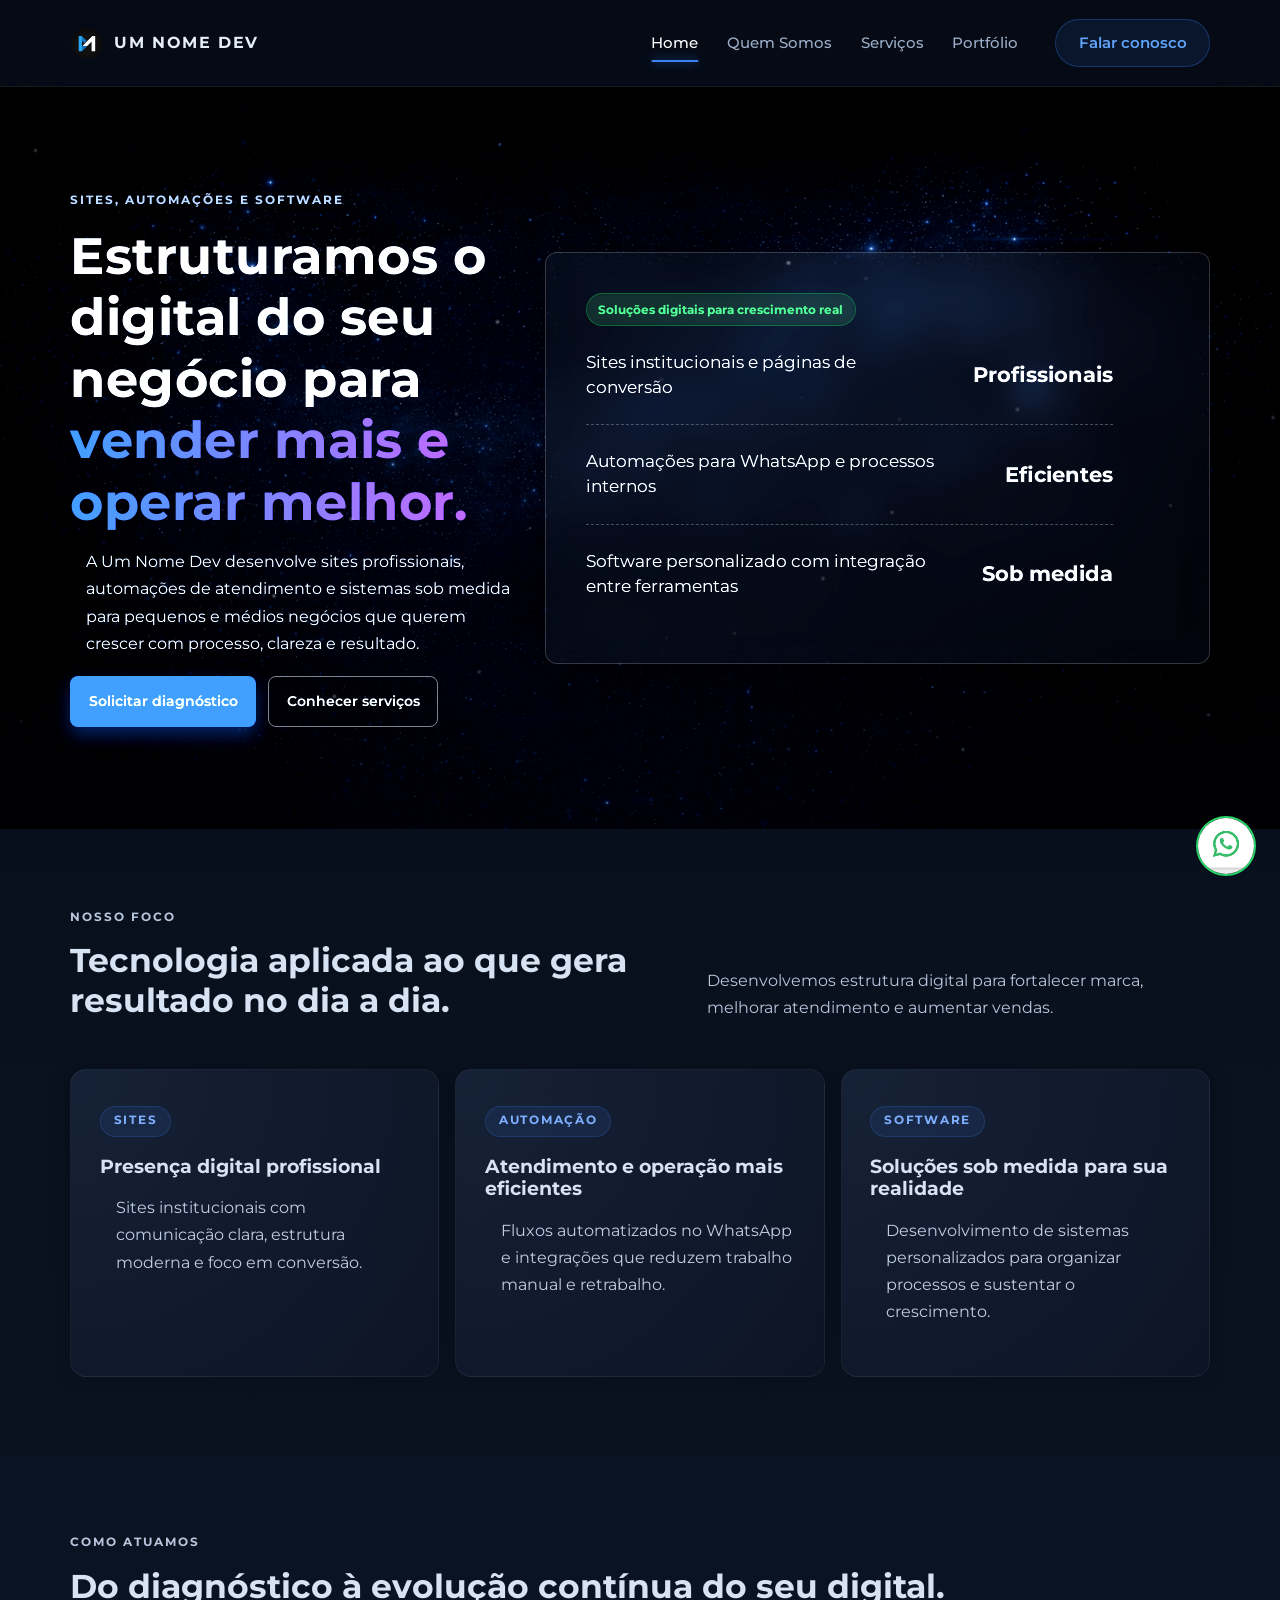
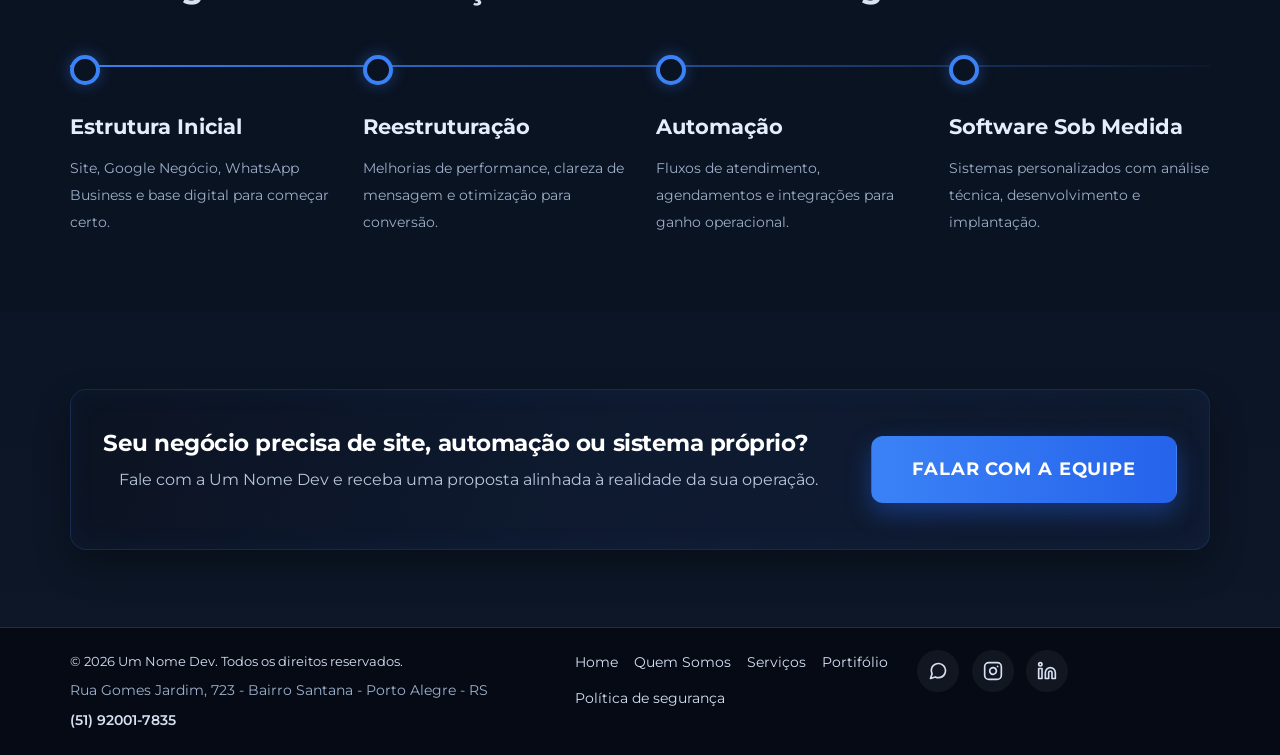
==== commit f56b566d: "atualizacao" ====
--- a/index.html
+++ b/index.html
@@ -37,7 +37,7 @@
           <p class="kicker">Sites, automações e software</p>
           <h1>Estruturamos o digital do seu negócio para <span class="text-gradient">vender mais e operar melhor.</span></h1>
           <p>
-            A Um Nome Dev desenvolve sites profissionais, automações de atendimento e sistemas sob medida
+              A Um Nome Dev desenvolve sites profissionais, automações de atendimento e sistemas sob medida
             para pequenos e médios negócios que querem crescer com processo, clareza e resultado.
           </p>
           <div class="actions">
--- a/styles.css
+++ b/styles.css
@@ -15,6 +15,20 @@
 * {
   box-sizing: border-box;
 }
+
+/* Ocultar a barra de rolagem para TODOS os navegadores e elementos principais */
+html::-webkit-scrollbar,
+body::-webkit-scrollbar {
+  display: none !important; /* Chrome, Safari e Edge moderno */
+  width: 0 !important;
+  background: transparent !important;
+}
+
+html, 
+body {
+  -ms-overflow-style: none !important;  /* Internet Explorer e Edge antigo */
+  scrollbar-width: none !important;  /* Firefox */
+}.hero
 
 html,
 body {
@@ -163,38 +177,46 @@
   transform: translateY(-2px);
 }
 
+/* ========================================== */
+/* HERO - FUNDO DE ESTRELAS COM PARALLAX      */
+/* ========================================== */
+
 .hero {
-  background: #0a1324;
+  /* Gradiente ultra suave apenas para manter o contraste do texto nas bordas */
+  background: linear-gradient(180deg, rgba(10, 19, 36, 0.1) 0%, rgba(6, 11, 22, 0.5) 100%), url('image/Home_UND.png');
+  
+  background-size: cover;
+  background-position: center;
+  background-repeat: no-repeat;
+  
+  /* Filtros para dar o "brilho" que falta: saturação e contraste */
+  filter: brightness(1.2) contrast(1.1);
+  
+  /* Animação de pulsar e flutuar em tempo real */
+  animation: starPulse 20s ease-in-out infinite alternate;
+  
   color: var(--branco-neutro);
   padding: clamp(4rem, 8vw, 7rem) 0;
   position: relative;
   overflow: hidden;
 }
 
-.hero::before,
-.hero::after {
-  content: "";
-  position: absolute;
-  border-radius: 999px;
-  background: rgba(59, 130, 246, 0.4); /* Azul mais vivo */
-  filter: blur(90px); /* AQUI ESTÁ A MÁGICA: transforma a bola dura numa luz suave */
-  z-index: 0;
-}
-
-.hero::before {
-  width: 450px;
-  height: 450px;
-  top: 10%; /* Desce a luz para ficar direto atrás do card */
-  right: 2%; /* Posiciona embaixo do card */
-}
-
-.hero::after {
-  width: 300px;
-  height: 300px;
-  bottom: -100px;
-  left: -50px;
-  background: rgba(168, 85, 247, 0.3); /* Um toque de roxo na esquerda para combinar com o gradiente do texto */
-}
+/* EFEITO DE MOVIMENTO E PULSAÇÃO DE BRILHO */
+@keyframes starPulse {
+  0% {
+    transform: scale(1);
+    filter: brightness(1.1) saturate(1);
+  }
+  50% {
+    filter: brightness(1.4) saturate(1.2); /* Aqui as estrelas brilham mais */
+  }
+  100% {
+    transform: scale(1.1); /* Zoom lento e constante */
+    filter: brightness(1.1) saturate(1);
+  }
+}
+
+
 
 .hero-grid {
   display: grid;
@@ -202,7 +224,7 @@
   align-items: center;
   grid-template-columns: 1.2fr 1fr;
   position: relative;
-  z-index: 1;
+  z-index: 1; /* Garante que os textos e o card fiquem na frente da imagem */
 }
 
 .kicker {
@@ -245,58 +267,76 @@
 p {
   margin: 0 0 1rem;
   color: #d0ddf0;
+  margin-left: 1rem;
 }
 
 .section p {
   color: #b7c6dc;
 }
 
+/* 1. O Grid: Damos ainda mais espaço para a coluna da direita */
+@media (min-width: 981px) {
+  .hero-grid {
+    /* 1fr para o texto, 1.5fr para o card (força o card a esticar até o limite direito da tela) */
+    grid-template-columns: 1fr 1.5fr; 
+    gap: 2rem; /* Reduzimos um pouco o gap para o card poder crescer mais */
+  }
+}
+
+
 .hero-card {
-  /* Usando branco quase transparente em vez de preto para refletir a luz de trás */
   background: rgba(255, 255, 255, 0.04); 
   backdrop-filter: blur(16px);
   -webkit-backdrop-filter: blur(16px);
-  
-  /* Borda mais aparente para simular a quina do vidro */
   border: 1px solid rgba(255, 255, 255, 0.15); 
-  
   border-radius: var(--radius-md);
-  padding: 1.4rem;
+  
+  /* A MÁGICA ESTÁ AQUI (Cima, Direita, Baixo, Esquerda) */
+  padding: 2.5rem 6rem 2.5rem 2.5rem; 
+  
+  width: 100%; /* Força o card a preencher todo o espaço que demos no grid */
   box-shadow: 0 8px 32px rgba(0, 0, 0, 0.3);
   position: relative;
-  z-index: 2; /* Mantém o card acima das luzes */
-}
-
+  z-index: 2; 
+
+  /* Trazendo a animação de volta, mas sem conflito */
+  opacity: 0;
+  animation: fadeInUp 0.8s ease forwards;
+  animation-delay: 0.9s;
+}
+
+/* 3. Ajuste fino do texto para acompanhar o novo tamanho gigante */
 .metric {
   display: flex;
   justify-content: space-between;
   align-items: center;
-  padding: 0.75rem 0;
+  padding: 1.5rem 0; /* Altura exata para bater com a marcação vermelha */
   border-bottom: 1px dashed rgba(148, 163, 184, 0.35);
-  transition: transform 0.3s ease; /* Prepara para a animação */
-}
-
-/* Move a linha inteira levemente para a direita ao passar o mouse */
+  transition: transform 0.3s ease; 
+}
+
+.metric:last-child {
+  border-bottom: 0;
+}
+
 .metric:hover {
   transform: translateX(6px); 
 }
 
+.metric span {
+  font-size: 1.05rem; 
+  line-height: 1.5;
+  padding-right: 2rem; 
+}
+
 .metric strong {
-  font-size: 1.2rem;
-  transition: color 0.3s ease; /* Prepara a mudança de cor */
-}
-
-/* Muda a cor da palavra em destaque (Profissionais, Eficientes...) no hover */
+  font-size: 1.3rem; 
+  transition: color 0.3s ease;
+  white-space: nowrap; 
+}
+
 .metric:hover strong {
-  color: #a855f7; /* Um tom de roxo para combinar com o fundo neon que criamos */
-}
-
-.metric:last-child {
-  border-bottom: 0;
-}
-
-.metric strong {
-  font-size: 1.2rem;
+  color: #a855f7; 
 }
 
 .actions {
@@ -902,12 +942,8 @@
 .hero-grid > div:first-child p { animation-delay: 0.5s; }
 .hero-grid > div:first-child .actions { animation-delay: 0.7s; }
 
-/* Anima o card de vidro para entrar por último */
-.hero-card {
-  opacity: 0;
-  animation: fadeInUp 0.8s ease forwards;
-  animation-delay: 0.9s;
-}
+
+
 
 /* Botão CTA Final - Maior e mais impactante */
 .cta-strip .btn.primary {
@@ -926,4 +962,27 @@
   transform: translateY(-4px) scale(1.05); /* Cresce um pouquinho pro usuário */
   box-shadow: 0 15px 35px rgba(37, 99, 235, 0.6);
   background: linear-gradient(90deg, #2563eb 0%, #1d4ed8 100%);
+}
+
+/* EFEITO STARDUST - PARTÍCULAS FLUTUANTES    */
+/* ========================================== */
+
+.star-particle {
+  position: absolute;
+  background: white;
+  border-radius: 50%;
+  pointer-events: none; /* Garante que não atrapalhe cliques no site */
+  opacity: 0.5;
+  filter: blur(1px);
+  z-index: 1; /* Fica atrás do texto e do card, mas à frente da foto de fundo */
+  animation: floatParticle linear infinite;
+}
+
+@keyframes floatParticle {
+  from {
+    transform: translateY(0) translateX(0);
+  }
+  to {
+    transform: translateY(-100vh) translateX(20px);
+  }
 }
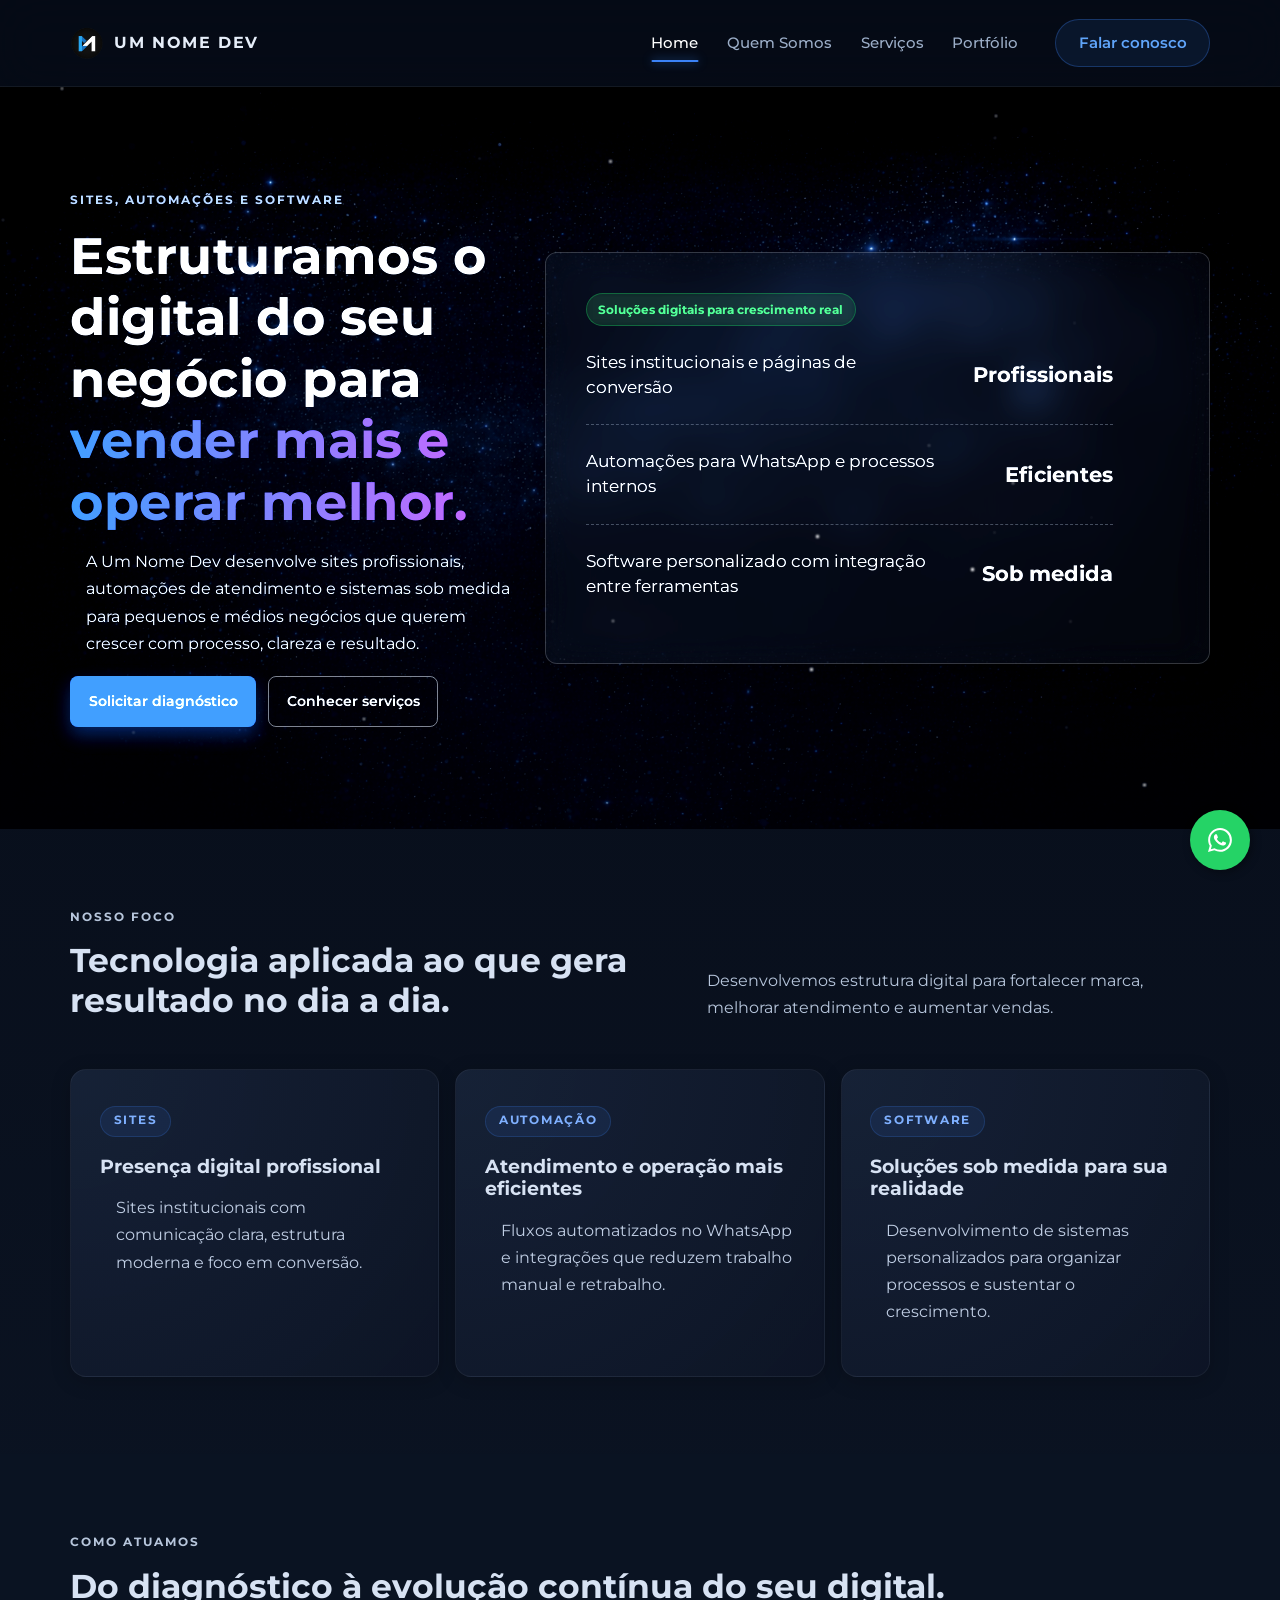
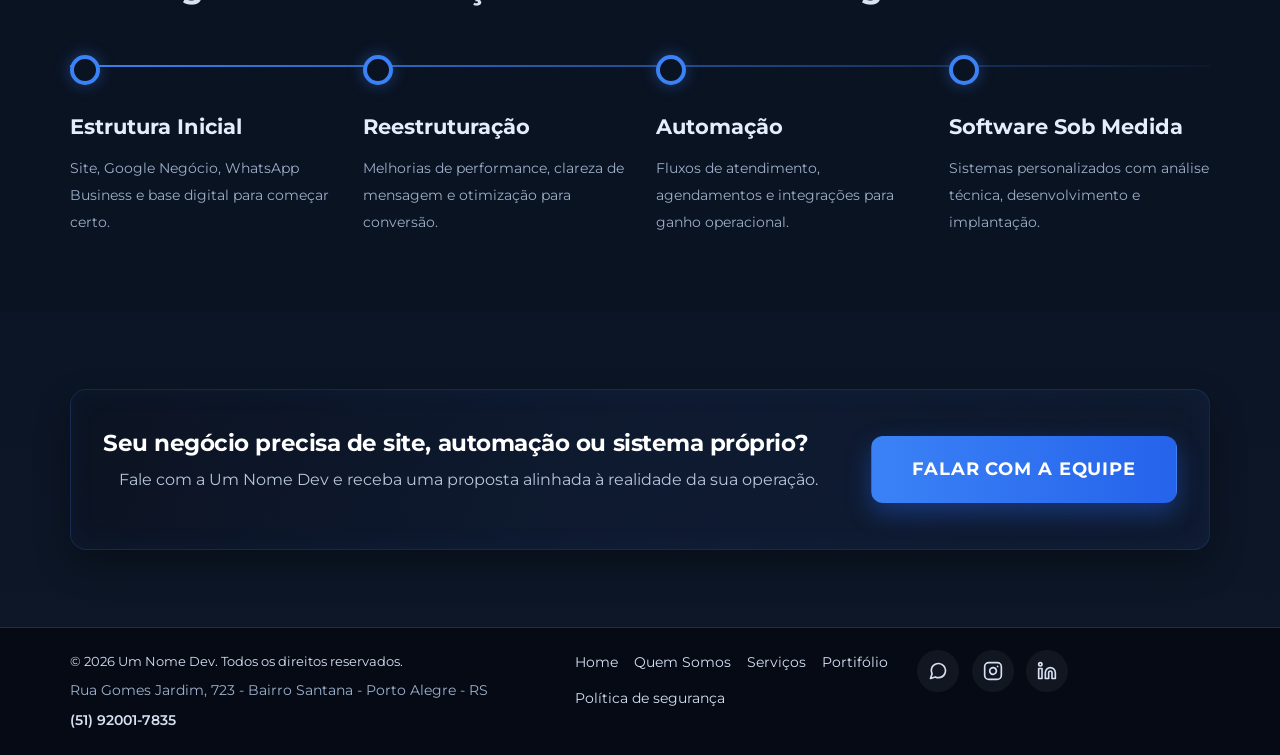
==== commit 0b943c08: "Atualização do portfólio" ====
--- a/index.html
+++ b/index.html
@@ -164,7 +164,9 @@
     <script src="script.js"></script>
 
   <a class="whatsapp-float" href="https://wa.me/5551920017835" target="_blank" rel="noopener noreferrer" aria-label="Falar no WhatsApp">
-    <img src="image/whatsapp.jpg" alt="WhatsApp" />
+    <svg viewBox="0 0 24 24" aria-hidden="true">
+      <path d="M20.52 3.48A11.86 11.86 0 0 0 12.07 0C5.5 0 .16 5.34.16 11.91c0 2.1.55 4.15 1.59 5.96L0 24l6.29-1.65a11.9 11.9 0 0 0 5.69 1.45h.01c6.57 0 11.91-5.34 11.91-11.91 0-3.18-1.24-6.16-3.38-8.41Zm-8.53 18.3h-.01a9.9 9.9 0 0 1-5.04-1.38l-.36-.21-3.73.98 1-3.64-.23-.37a9.86 9.86 0 0 1-1.54-5.25c0-5.45 4.44-9.89 9.9-9.89 2.64 0 5.12 1.03 6.99 2.9a9.83 9.83 0 0 1 2.91 6.99c0 5.46-4.44 9.9-9.89 9.9Zm5.43-7.42c-.3-.15-1.77-.87-2.04-.97-.27-.1-.47-.15-.67.15-.2.3-.77.97-.95 1.17-.17.2-.35.22-.65.07-.3-.15-1.28-.47-2.43-1.5-.9-.8-1.5-1.79-1.68-2.09-.18-.3-.02-.46.13-.61.13-.13.3-.35.45-.52.15-.18.2-.3.3-.5.1-.2.05-.37-.02-.52-.08-.15-.67-1.62-.91-2.22-.24-.58-.49-.5-.67-.51h-.57c-.2 0-.52.08-.79.38-.27.3-1.04 1.02-1.04 2.48 0 1.46 1.07 2.87 1.21 3.07.15.2 2.1 3.21 5.08 4.5.71.31 1.27.49 1.71.63.72.23 1.38.2 1.9.12.58-.09 1.77-.72 2.02-1.42.25-.7.25-1.3.17-1.42-.07-.12-.27-.2-.57-.35Z"/>
+    </svg>
   </a>
 </body>
 </html>
--- a/styles.css
+++ b/styles.css
@@ -28,7 +28,7 @@
 body {
   -ms-overflow-style: none !important;  /* Internet Explorer e Edge antigo */
   scrollbar-width: none !important;  /* Firefox */
-}.hero
+}
 
 html,
 body {
@@ -403,8 +403,60 @@
   margin-bottom: 2rem;
 }
 
-.section-head p {
-  max-width: 60ch;
+/* --- CABEÇALHO ESPECÍFICO EQUIPE (RETO E AMPLO) --- */
+.team-header {
+  display: flex;
+  flex-direction: column;
+  align-items: flex-start;
+  margin-bottom: 4rem;
+  width: 100%;
+}
+
+.team-header .title-main {
+  font-size: clamp(2.2rem, 4.5vw, 3.8rem);
+  font-weight: 800;
+  line-height: 1.1;
+  letter-spacing: -0.02em;
+  margin: 0.5rem 0 1rem 0;
+  white-space: nowrap; /* Título em uma linha no Desktop */
+}
+
+.team-header .support-text {
+  font-size: 1.15rem;
+  max-width: 65ch !important;
+  margin: 0 0 1.5rem 0 !important;
+  padding-left: 0 !important;
+  border-left: none !important;
+  color: var(--cinza-tecnico);
+}
+
+.team-header .title-underline {
+  width: 80px; 
+  height: 4px; 
+  background: var(--azul-eletrico);
+  box-shadow: 0 0 15px rgba(59, 130, 246, 0.5); 
+  border-radius: 2px;
+}
+
+/* Garante que o título quebre linha apenas em telas pequenas */
+@media (max-width: 1150px) {
+  .team-header .title-main {
+    white-space: normal;
+  }
+}
+
+/* Ajuste para Mobile */
+@media (max-width: 768px) {
+  .section-head {
+    flex-direction: column;
+    gap: 1.5rem;
+  }
+  .support-text {
+    border-left: none;
+    padding-left: 0;
+    border-top: 1px solid rgba(255, 255, 255, 0.1);
+    padding-top: 1.5rem;
+  }
 }
 
 .grid {
@@ -839,8 +891,8 @@
   }
 
   .section-head {
+    flex-direction: column;
     align-items: flex-start;
-    flex-direction: column;
   }
 
   .menu-toggle {
@@ -872,49 +924,41 @@
 
 
 
-/* Animação da onda pulsante */
-@keyframes pulse-whatsapp {
-  0% { box-shadow: 0 0 0 0 rgba(37, 211, 102, 0.6); }
-  70% { box-shadow: 0 0 0 15px rgba(37, 211, 102, 0); }
-  100% { box-shadow: 0 0 0 0 rgba(37, 211, 102, 0); }
-}
-
 .whatsapp-float {
   position: fixed;
-  right: 1.5rem; /* Um pouco mais afastado da borda */
-  bottom: 1.5rem;
+  bottom: 30px;
+  right: 30px;
+  background-color: #25D366;
+  color: #FFF;
   width: 60px;
   height: 60px;
-  border-radius: 999px;
-  overflow: hidden;
-  
-  /* Borda verde com a cor oficial do WhatsApp para combinar */
-  border: 2px solid #25D366; 
-  z-index: 60;
-  transition: transform 0.3s ease;
-  
-  /* Aplica a animação infinita de pulso */
-  animation: pulse-whatsapp 2s infinite; 
+  border-radius: 50px;
+  text-align: center;
+  font-size: 30px;
+  box-shadow: 2px 2px 10px rgba(0, 0, 0, 0.4);
+  z-index: 1000;
+  display: inline-flex;
+  align-items: center;
+  justify-content: center;
+  transition: var(--transition);
+  text-decoration: none;
 }
 
 .whatsapp-float:hover {
-  transform: translateY(-4px) scale(1.05); /* Pula mais no hover */
-  animation: none; /* Para de pulsar quando o mouse está em cima */
-  box-shadow: 0 10px 25px rgba(37, 211, 102, 0.4); /* Sombra mais forte no hover */
-}
-
-.whatsapp-float img {
-  width: 100%;
-  height: 100%;
-  object-fit: cover;
+  background-color: #1ebe57;
+  transform: scale(1.1);
+}
+
+.whatsapp-float svg {
+  width: 24px;
+  height: 24px;
+  fill: #ffffff;
 }
 
 @media (max-width: 980px) {
   .whatsapp-float {
-    width: 56px;
-    height: 56px;
-    right: 0.9rem;
-    bottom: 0.9rem;
+    right: 20px;
+    bottom: 20px;
   }
 }
 
@@ -942,7 +986,68 @@
 .hero-grid > div:first-child p { animation-delay: 0.5s; }
 .hero-grid > div:first-child .actions { animation-delay: 0.7s; }
 
-
+/* --- ESTILIZAÇÃO PROFISSIONAL DA SEÇÃO VALORES --- */
+.values-container {
+  gap: 1.5rem;
+  margin-top: 2rem;
+}
+
+.value-card {
+  background: rgba(255, 255, 255, 0.03); /* Efeito de vidro sutil */
+  border: 1px solid rgba(255, 255, 255, 0.08);
+  border-radius: 12px;
+  padding: 2rem;
+  display: flex;
+  align-items: flex-start;
+  gap: 1.5rem;
+  transition: all 0.4s cubic-bezier(0.165, 0.84, 0.44, 1);
+  position: relative;
+}
+
+.value-card:hover {
+  background: rgba(59, 130, 246, 0.05);
+  border-color: rgba(59, 130, 246, 0.4);
+  transform: translateY(-5px);
+  box-shadow: 0 10px 30px rgba(0, 0, 0, 0.3);
+}
+
+.value-badge {
+  background: rgba(59, 130, 246, 0.1);
+  color: var(--azul-eletrico);
+  font-weight: 800;
+  font-size: 1rem;
+  width: 50px;
+  height: 50px;
+  min-width: 50px;
+  display: flex;
+  align-items: center;
+  justify-content: center;
+  border-radius: 8px;
+  border: 1px solid rgba(59, 130, 246, 0.2);
+}
+
+.value-text h3 {
+  font-size: 1.15rem;
+  font-weight: 700;
+  color: #ffffff;
+  margin-bottom: 0.5rem;
+  letter-spacing: -0.01em;
+}
+
+.value-text p {
+  font-size: 0.95rem;
+  color: var(--cinza-tecnico);
+  line-height: 1.6;
+  margin: 0 !important; /* Remove o recuo amador */
+  padding: 0 !important;
+}
+
+/* Responsivo para mobile */
+@media (max-width: 768px) {
+  .values-container {
+    grid-template-columns: 1fr; /* Coluna única no celular */
+  }
+}
 
 
 /* Botão CTA Final - Maior e mais impactante */
@@ -985,4 +1090,663 @@
   to {
     transform: translateY(-100vh) translateX(20px);
   }
-}+}
+
+/* --- AJUSTE DE ESTILO DA EQUIPE - CARTÕES MAIS ALTOS E PROFISSIONAIS --- */
+ /* --- AJUSTE DE ESTILO DA EQUIPE - PREENCHIMENTO MÁXIMO E FOTOS AMPLAS --- */
+.team-grid {
+  gap: 2.5rem; /* Reduzi um pouco o espaço entre os cartões */
+  margin-top: 2rem;
+}
+
+.team-card {
+  background: rgba(255, 255, 255, 0.03);
+  border: 1px solid rgba(255, 255, 255, 0.08);
+  border-radius: 16px;
+  /* REDUÇÃO DE PADDING: Minimiza o espaço vazio no topo, lados e acima do texto */
+  padding: 1rem 1rem 1.5rem 1rem; 
+  cursor: pointer;
+  transition: all 0.4s cubic-bezier(0.165, 0.84, 0.44, 1);
+  text-align: center;
+  /* Layout flex para centralizar os itens e dar altura */
+  display: flex;
+  flex-direction: column;
+  align-items: center;
+  min-height: 520px; /* Mantém uma boa altura, mas ligeiramente menor para preencher mais */
+  justify-content: flex-start; /* Alinha o conteúdo ao topo para reduzir espaços */
+  position: relative;
+  overflow: hidden;
+}
+
+.team-card:hover {
+  background: rgba(59, 130, 246, 0.05);
+  transform: translateY(-8px);
+  border-color: rgba(59, 130, 246, 0.5);
+  box-shadow: 0 10px 30px rgba(0, 0, 0, 0.3);
+}
+
+/* Novo wrapper com preenchimento lateral quase total (redução de paddings internos) */
+.portrait-wrapper {
+  width: 100%; /* Ocupa 100% da largura do card (menos o padding do card) */
+  height: 0;
+  padding-top: 133.33%; /* Mantém a proporção 3:4 */
+  position: relative;
+  overflow: hidden;
+  border-radius: 12px; /* Cantos arredondados no wrapper da foto */
+  border: 1px solid rgba(255, 255, 255, 0.1);
+  margin-bottom: 0; /* Remove a margem inferior para grudar na info */
+}
+
+.member-img {
+  position: absolute;
+  top: 0;
+  left: 0;
+  width: 100%;
+  height: 100%;
+  /* Garante que a foto preencha o wrapper vertical sem distorcer */
+  object-fit: cover; 
+  transition: transform 0.5s ease;
+  object-position: top; /* Mantém o rosto visível */
+}
+
+.team-card:hover .member-img {
+  transform: scale(1.05);
+}
+
+/* Área de informações abaixo da foto */
+.member-info {
+  margin-top: 1rem; /* Espaço pequeno entre a foto e o texto */
+}
+
+.member-info h3 {
+  margin-bottom: 0.2rem; /* Reduzi espaço entre nome e cargo */
+  margin-top: 0;
+  font-size: 1.1rem; /* Ligeiramente maior para destacar */
+}
+
+.member-info .role {
+  font-size: 0.85rem; /* Um pouco menor para dar leveza */
+  font-weight: 600;
+  color: #a855f7; /* Roxo para destacar o cargo */
+  margin-bottom: 0;
+}
+/* ========================================== */
+/* MODAL DE BIOGRAFIA (EQUIPE)                */
+/* ========================================== */
+
+.modal-overlay {
+  position: fixed;
+  top: 0; 
+  left: 0; 
+  width: 100%; 
+  height: 100%;
+  background: rgba(6, 11, 22, 0.90); /* Fundo escuro transparente */
+  backdrop-filter: blur(8px); /* Efeito de vidro no fundo inteiro */
+  -webkit-backdrop-filter: blur(8px);
+  display: flex; 
+  align-items: center; 
+  justify-content: center;
+  z-index: 9999; /* Garante que fique por cima de tudo no site */
+  
+  /* Mantém invisível até o JS adicionar a classe .active */
+  opacity: 0; 
+  visibility: hidden;
+  transition: all 0.3s ease;
+}
+
+.modal-overlay.active { 
+  opacity: 1; 
+  visibility: visible; 
+}
+
+.modal-content {
+  width: 90%; 
+  max-width: 650px; 
+  padding: 3rem;
+  border-radius: 20px; 
+  position: relative;
+  
+  /* Visual High-Tech da janela */
+  background: radial-gradient(circle at top left, rgba(26, 38, 61, 0.95) 0%, rgba(13, 21, 38, 0.98) 100%);
+  border: 1px solid rgba(59, 130, 246, 0.3);
+  box-shadow: 0 20px 50px rgba(0, 0, 0, 0.5), inset 0 0 20px rgba(59, 130, 246, 0.05);
+  
+  /* Efeito de subir ao aparecer */
+  transform: translateY(30px) scale(0.95); 
+  transition: transform 0.4s cubic-bezier(0.175, 0.885, 0.32, 1.275);
+}
+
+.modal-overlay.active .modal-content { 
+  transform: translateY(0) scale(1); 
+}
+
+.close-modal {
+  position: absolute; 
+  top: 1.5rem; 
+  right: 1.5rem;
+  background: none; 
+  border: none; 
+  color: #fff;
+  font-size: 2.2rem; 
+  line-height: 1;
+  cursor: pointer; 
+  opacity: 0.5;
+  transition: all 0.3s ease;
+}
+
+.close-modal:hover { 
+  opacity: 1; 
+  color: var(--azul-eletrico);
+  transform: scale(1.1);
+}
+
+.modal-divider {
+  height: 1px; 
+  width: 100%;
+  background: linear-gradient(90deg, transparent, rgba(59, 130, 246, 0.5), transparent);
+  margin: 1.5rem 0;
+}
+
+.skills-list {
+  display: flex; 
+  flex-wrap: wrap; 
+  gap: 0.6rem;
+  list-style: none; 
+  margin-top: 0.5rem;
+  padding: 0;
+}
+
+.skills-list li {
+  background: rgba(59, 130, 246, 0.1);
+  padding: 0.4rem 1rem; 
+  border-radius: 8px;
+  font-size: 0.85rem; 
+  border: 1px solid rgba(59, 130, 246, 0.2);
+  color: var(--branco-neutro);
+}
+
+/* Deixa o modal rolável caso a tela do celular seja muito pequena */
+@media (max-height: 700px) {
+  .modal-content {
+    max-height: 85vh;
+    overflow-y: auto;
+    padding: 2rem;
+  }
+}
+/* ===== PORTFÓLIO | AJUSTE DOS CARDS ===== */
+
+.portfolio-grid {
+  display: grid;
+  grid-template-columns: repeat(2, minmax(0, 1fr));
+  gap: 28px;
+  align-items: start;
+}
+
+.portfolio-card {
+  background: linear-gradient(180deg, rgba(5, 16, 38, 0.92) 0%, rgba(4, 14, 34, 0.98) 100%);
+  border: 1px solid rgba(76, 132, 255, 0.28);
+  border-radius: 20px;
+  overflow: hidden;
+  min-height: unset;
+  height: auto;
+  box-shadow: 0 10px 30px rgba(0, 0, 0, 0.22);
+  transition: transform 0.28s ease, border-color 0.28s ease, box-shadow 0.28s ease;
+}
+
+.portfolio-card:hover {
+  transform: translateY(-4px);
+  border-color: rgba(90, 150, 255, 0.5);
+  box-shadow: 0 18px 42px rgba(0, 0, 0, 0.3);
+}
+
+.portfolio-card__image,
+.portfolio-card .project-image,
+.portfolio-card .card-image,
+.portfolio-card picture {
+  position: relative;
+  display: block;
+  width: 100%;
+  aspect-ratio: 16 / 9;
+  overflow: hidden;
+  background: #08162f;
+  border-bottom: 1px solid rgba(255, 255, 255, 0.04);
+}
+
+.portfolio-card__image img,
+.portfolio-card .project-image img,
+.portfolio-card .card-image img,
+.portfolio-card picture img,
+.portfolio-card > img {
+  width: 100%;
+  height: 100%;
+  display: block;
+  object-fit: cover;
+  object-position: top center;
+  transition: transform 0.5s ease;
+}
+
+.portfolio-card:hover .portfolio-card__image img,
+.portfolio-card:hover .project-image img,
+.portfolio-card:hover .card-image img,
+.portfolio-card:hover picture img,
+.portfolio-card:hover > img {
+  transform: scale(1.04);
+}
+
+.portfolio-card__content,
+.portfolio-card .project-content,
+.portfolio-card .card-content {
+  display: flex;
+  flex-direction: column;
+  align-items: center;
+  text-align: center;
+  padding: 16px 18px 18px;
+  gap: 6px;
+}
+
+.portfolio-card__category,
+.portfolio-card .project-category,
+.portfolio-card .card-category {
+  font-size: 11px;
+  line-height: 1.2;
+  letter-spacing: 0.18em;
+  text-transform: uppercase;
+  color: rgba(223, 230, 243, 0.72);
+  font-weight: 700;
+  margin: 0;
+}
+
+.portfolio-card__title,
+.portfolio-card .project-title,
+.portfolio-card .card-title {
+  font-size: 18px;
+  line-height: 1.15;
+  font-weight: 700;
+  color: #f3f6ff;
+  margin: 0;
+  max-width: 90%;
+}
+
+.portfolio-card__subtitle,
+.portfolio-card .project-subtitle,
+.portfolio-card .card-subtitle,
+.portfolio-card p {
+  font-size: 14px;
+  line-height: 1.35;
+  color: rgba(223, 230, 243, 0.82);
+  margin: 0;
+}
+
+.portfolio-card__button,
+.portfolio-card .project-button,
+.portfolio-card .card-button,
+.portfolio-card .btn,
+.portfolio-card a.button {
+  display: inline-flex;
+  align-items: center;
+  justify-content: center;
+  min-height: 38px;
+  padding: 0 14px;
+  margin-top: 8px;
+  border-radius: 10px;
+  border: 1px solid rgba(100, 154, 255, 0.75);
+  background: rgba(20, 48, 103, 0.28);
+  color: #eaf1ff;
+  font-size: 14px;
+  font-weight: 600;
+  text-decoration: none;
+  transition: all 0.25s ease;
+}
+
+.portfolio-card__button:hover,
+.portfolio-card .project-button:hover,
+.portfolio-card .card-button:hover,
+.portfolio-card .btn:hover,
+.portfolio-card a.button:hover {
+  background: rgba(47, 93, 184, 0.34);
+  border-color: rgba(125, 176, 255, 0.95);
+}
+
+/* reduz sensação de card muito alto */
+.portfolio-card__content > * + * {
+  margin-top: 0;
+}
+
+/* placeholders ou imagens ausentes */
+.portfolio-card__image--placeholder,
+.portfolio-card .image-placeholder {
+  display: flex;
+  align-items: center;
+  justify-content: center;
+  aspect-ratio: 16 / 9;
+  background:
+    radial-gradient(circle at top, rgba(52, 95, 176, 0.18), transparent 55%),
+    linear-gradient(180deg, #09152d 0%, #071126 100%);
+  color: rgba(223, 230, 243, 0.55);
+  font-size: 14px;
+}
+
+/* ajuste do container geral da seção */
+.portfolio-section .container,
+.portfolio .container {
+  max-width: 1280px;
+}
+
+/* responsividade */
+@media (max-width: 1024px) {
+  .portfolio-grid {
+    grid-template-columns: 1fr;
+    gap: 22px;
+  }
+
+  .portfolio-card__title,
+  .portfolio-card .project-title,
+  .portfolio-card .card-title {
+    font-size: 17px;
+  }
+}
+
+@media (max-width: 640px) {
+  .portfolio-card {
+    border-radius: 16px;
+  }
+
+  .portfolio-card__content,
+  .portfolio-card .project-content,
+  .portfolio-card .card-content {
+    padding: 14px 14px 16px;
+    gap: 5px;
+  }
+
+  .portfolio-card__title,
+  .portfolio-card .project-title,
+  .portfolio-card .card-title {
+    font-size: 16px;
+    max-width: 100%;
+  }
+
+  .portfolio-card__subtitle,
+  .portfolio-card .project-subtitle,
+  .portfolio-card .card-subtitle,
+  .portfolio-card p {
+    font-size: 13px;
+  }
+
+  .portfolio-card__button,
+  .portfolio-card .project-button,
+  .portfolio-card .card-button,
+  .portfolio-card .btn,
+  .portfolio-card a.button {
+    min-height: 36px;
+    font-size: 13px;
+    padding: 0 12px;
+  }
+}
+
+
+.portfolio-info {
+  display: none;
+}
+
+.portfolio-info h3 {
+  color: #f2f6ff;
+  font-size: 1.18rem;
+  margin-bottom: 0.35rem;
+}
+
+.portfolio-summary {
+  color: #b7c2d9;
+  font-size: 0.96rem;
+  line-height: 1.65;
+  margin: 0;
+  text-align: center;
+}
+
+.portfolio-grid .team-card {
+  min-height: 460px;
+}
+
+.portfolio-modal {
+  position: fixed;
+  inset: 0;
+  background: rgba(3, 10, 22, 0.86);
+  backdrop-filter: blur(8px);
+  -webkit-backdrop-filter: blur(8px);
+  z-index: 9999;
+  padding: 1.5rem;
+  display: flex;
+  align-items: center;
+  justify-content: center;
+  opacity: 0;
+  visibility: hidden;
+  transition: opacity 0.3s ease, visibility 0.3s ease;
+}
+
+.portfolio-modal.active {
+  opacity: 1;
+  visibility: visible;
+}
+
+.portfolio-modal-content {
+  width: min(1100px, 100%);
+  max-height: 90vh;
+  overflow-y: auto;
+  background: linear-gradient(180deg, #0d1b34 0%, #091426 100%);
+  border: 1px solid rgba(55, 130, 246, 0.35);
+  border-radius: 28px;
+  padding: 1.75rem;
+  display: flex;
+  flex-direction: column;
+  gap: 1.25rem;
+  position: relative;
+  box-shadow: 0 25px 60px rgba(0, 0, 0, 0.45), inset 0 0 20px rgba(59, 130, 246, 0.04);
+  transform: translateY(20px) scale(0.98);
+  transition: transform 0.35s ease;
+}
+
+.portfolio-modal.active .portfolio-modal-content {
+  transform: translateY(0) scale(1);
+}
+
+.portfolio-modal-image {
+  border-radius: 20px;
+  overflow: hidden;
+  border: 1px solid rgba(148, 163, 184, 0.16);
+  background: #08111d;
+  width: 100%;
+  max-height: 400px;
+}
+
+.portfolio-modal-image img {
+  width: 100%;
+  height: 100%;
+  display: block;
+  object-fit: cover;
+  object-position: center;
+}
+
+.portfolio-modal-text {
+  padding-right: 0;
+  margin-top: 0.5rem;
+  margin: 1rem 0 1.2rem;
+}
+
+.portfolio-modal-meta {
+  display: grid;
+  gap: 0.9rem;
+}
+
+.portfolio-modal-text p {
+  color: #c0cae0;
+  font-size: 0.98rem;
+  line-height: 1.75;
+  margin: 0;
+}
+
+.portfolio-modal-text strong {
+  color: #edf4ff;
+}
+
+.portfolio-close {
+  position: absolute;
+  top: 1rem;
+  right: 1rem;
+  width: 44px;
+  height: 44px;
+  border-radius: 999px;
+  background: rgba(255, 255, 255, 0.04);
+  border: 1px solid rgba(255, 255, 255, 0.08);
+  color: #dbe7ff;
+  font-size: 1.8rem;
+  cursor: pointer;
+  transition: all 0.3s ease;
+}
+
+.portfolio-close:hover {
+  color: #ffffff;
+  border-color: rgba(59, 130, 246, 0.35);
+  background: rgba(59, 130, 246, 0.1);
+}
+
+.portfolio-link {
+  display: inline-flex;
+  align-items: center;
+  justify-content: center;
+  margin-top: 1.5rem;
+  padding: 0.85rem 1.2rem;
+  border-radius: 14px;
+  border: 1px solid rgba(59, 130, 246, 0.4);
+  color: #7cb3ff;
+  text-decoration: none;
+  font-weight: 600;
+  transition: background-color 0.3s ease, transform 0.3s ease;
+}
+
+.portfolio-link:hover {
+  background: rgba(59, 130, 246, 0.1);
+  transform: translateY(-2px);
+}
+
+@media (max-width: 980px) {
+  .portfolio-grid {
+    grid-template-columns: 1fr;
+  }
+
+  .hero-card {
+    padding: 2rem;
+  }
+
+  .portfolio-grid.team-grid {
+    gap: 1.5rem;
+  }
+}
+
+@media (max-width: 900px) {
+  .portfolio-modal-content {
+    grid-template-columns: 1fr;
+    padding: 1.25rem;
+  }
+
+  .portfolio-modal-text {
+    padding-right: 0;
+  }
+}
+
+@media (max-width: 768px) {
+  .portfolio-card,
+  .portfolio-grid .team-card {
+    min-height: auto;
+    padding: 0.85rem 0.85rem 1.25rem;
+  }
+
+  .portfolio-preview-wrapper {
+    padding-top: 62%;
+  }
+
+  .portfolio-info {
+    margin-top: 1rem;
+  }
+
+  .portfolio-info h3 {
+    font-size: 1.05rem;
+  }
+
+  .portfolio-summary {
+    font-size: 0.92rem;
+    line-height: 1.55;
+  }
+
+  .portfolio-card {
+  background: #0b1220;
+  border-radius: 20px;
+  overflow: hidden;
+  cursor: pointer;
+  transition: 0.3s;
+}
+
+.portfolio-card:hover {
+  transform: translateY(-5px);
+}
+
+.portfolio-card img {
+  height: 220px;
+  object-fit: cover;
+}
+
+.portfolio-content {
+  padding: 16px;
+  text-align: center;
+}
+
+.portfolio-content h3 {
+  font-size: 1.2rem;
+  margin: 0.5rem 0 0.15rem;
+  color: #ffffff;
+}
+
+.portfolio-card-subtitle {
+  color: #9bb5e0;
+  font-size: 0.96rem;
+  margin: 0.15rem 0 1rem;
+}
+
+.portfolio-card-link {
+  display: inline-block;
+  margin-top: 0.85rem;
+  padding: 0.48rem 0.85rem;
+  border-radius: 11px;
+  font-size: 0.86rem;
+  border: 1px solid rgba(96, 165, 250, 0.9);
+  background: rgba(59, 130, 246, 0.12);
+  color: #d7e2f3;
+  text-decoration: none;
+  transition: transform 0.2s ease, background 0.2s ease;
+}
+
+.portfolio-card-link:hover {
+  transform: translateY(-2px);
+  background: rgba(59, 130, 246, 0.22);
+}
+
+
+.portfolio-content h3 {
+  margin: 10px 0;
+}
+
+.portfolio-modal {
+  display: none;
+  position: fixed;
+  inset: 0;
+  background: rgba(0,0,0,0.8);
+  justify-content: center;
+  align-items: center;
+}
+
+.portfolio-modal-content {
+  background: #0b1220;
+  padding: 30px;
+  border-radius: 20px;
+  max-width: 900px;
+  width: 100%;
+}
+}
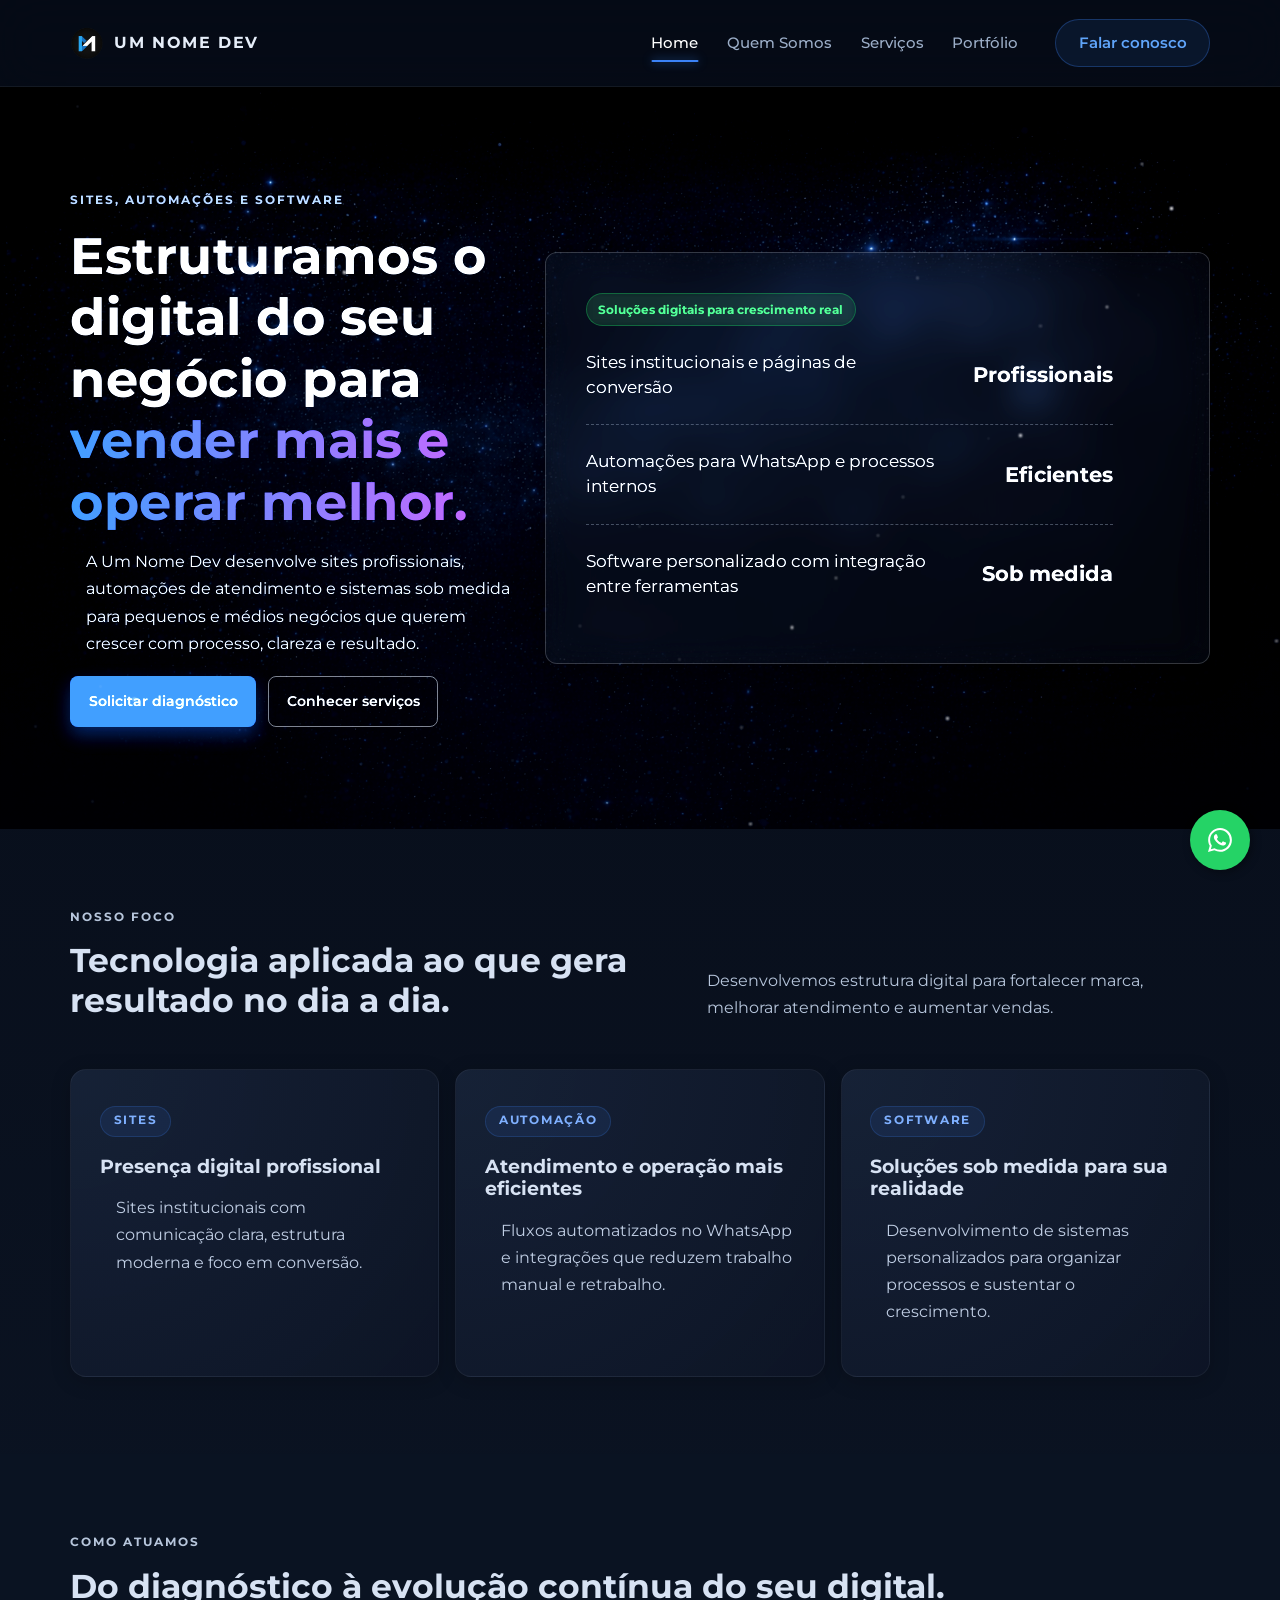
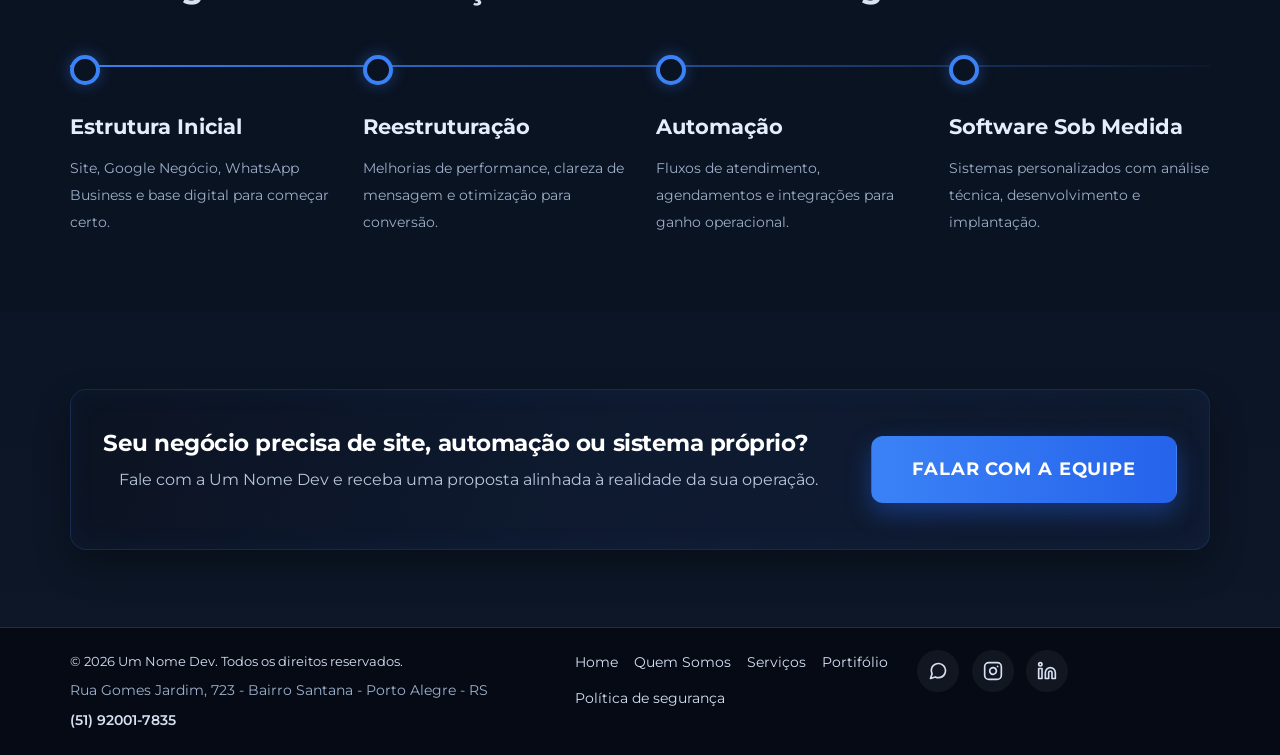
==== commit cb8b6e91: "ATT" ====
--- a/index.html
+++ b/index.html
@@ -150,10 +150,10 @@
         <a href="https://wa.me/5551920017835" target="_blank" rel="noopener noreferrer" aria-label="WhatsApp">
           <svg xmlns="http://www.w3.org/2000/svg" width="24" height="24" viewBox="0 0 24 24" fill="none" stroke="currentColor" stroke-width="2" stroke-linecap="round" stroke-linejoin="round"><path d="M21 11.5a8.38 8.38 0 0 1-.9 3.8 8.5 8.5 0 0 1-7.6 4.7 8.38 8.38 0 0 1-3.8-.9L3 21l1.9-5.7a8.38 8.38 0 0 1-.9-3.8 8.5 8.5 0 0 1 4.7-7.6 8.38 8.38 0 0 1 3.8-.9h.5a8.48 8.48 0 0 1 8 8v.5z"></path></svg>
         </a>
-        <a href="https://www.instagram.com/" target="_blank" rel="noopener noreferrer" aria-label="Instagram">
+        <a href="https://www.instagram.com/umnomedev?igsh=MXg2c240bXRybzFvMA==" target="_blank" rel="noopener noreferrer" aria-label="Instagram">
           <svg xmlns="http://www.w3.org/2000/svg" width="24" height="24" viewBox="0 0 24 24" fill="none" stroke="currentColor" stroke-width="2" stroke-linecap="round" stroke-linejoin="round"><rect x="2" y="2" width="20" height="20" rx="5" ry="5"></rect><path d="M16 11.37A4 4 0 1 1 12.63 8 4 4 0 0 1 16 11.37z"></path><line x1="17.5" y1="6.5" x2="17.51" y2="6.5"></line></svg>
         </a>
-        <a href="https://www.linkedin.com/" target="_blank" rel="noopener noreferrer" aria-label="LinkedIn">
+        <a href="https://www.linkedin.com/company/um-nome-dev/" target="_blank" rel="noopener noreferrer" aria-label="LinkedIn">
           <svg xmlns="http://www.w3.org/2000/svg" width="24" height="24" viewBox="0 0 24 24" fill="none" stroke="currentColor" stroke-width="2" stroke-linecap="round" stroke-linejoin="round"><path d="M16 8a6 6 0 0 1 6 6v7h-4v-7a2 2 0 0 0-2-2 2 2 0 0 0-2 2v7h-4v-7a6 6 0 0 1 6-6z"></path><rect x="2" y="9" width="4" height="12"></rect><circle cx="4" cy="4" r="2"></circle></svg>
         </a>
       </div>
--- a/styles.css
+++ b/styles.css
@@ -1170,6 +1170,7 @@
   color: #a855f7; /* Roxo para destacar o cargo */
   margin-bottom: 0;
 }
+
 /* ========================================== */
 /* MODAL DE BIOGRAFIA (EQUIPE)                */
 /* ========================================== */
@@ -1273,7 +1274,7 @@
     padding: 2rem;
   }
 }
-/* ===== PORTFÓLIO | AJUSTE DOS CARDS ===== */
+/* ===== PORTFÓLIO | CARD AJUSTADO ===== */
 
 .portfolio-grid {
   display: grid;
@@ -1304,7 +1305,9 @@
 .portfolio-card .card-image,
 .portfolio-card picture {
   position: relative;
-  display: block;
+  display: flex;
+  align-items: center;
+  justify-content: center;
   width: 100%;
   aspect-ratio: 16 / 9;
   overflow: hidden;
@@ -1321,7 +1324,7 @@
   height: 100%;
   display: block;
   object-fit: cover;
-  object-position: top center;
+  object-position: center;
   transition: transform 0.5s ease;
 }
 
@@ -1561,8 +1564,9 @@
   width: 100%;
   height: 100%;
   display: block;
-  object-fit: cover;
-  object-position: center;
+  object-fit: contain;
+  object-position: 25% center; /* ajusta um pouco mais para baixo no modal */
+  background: #08111d; /* garante borda consistente para imagens com espaço vazio */
 }
 
 .portfolio-modal-text {
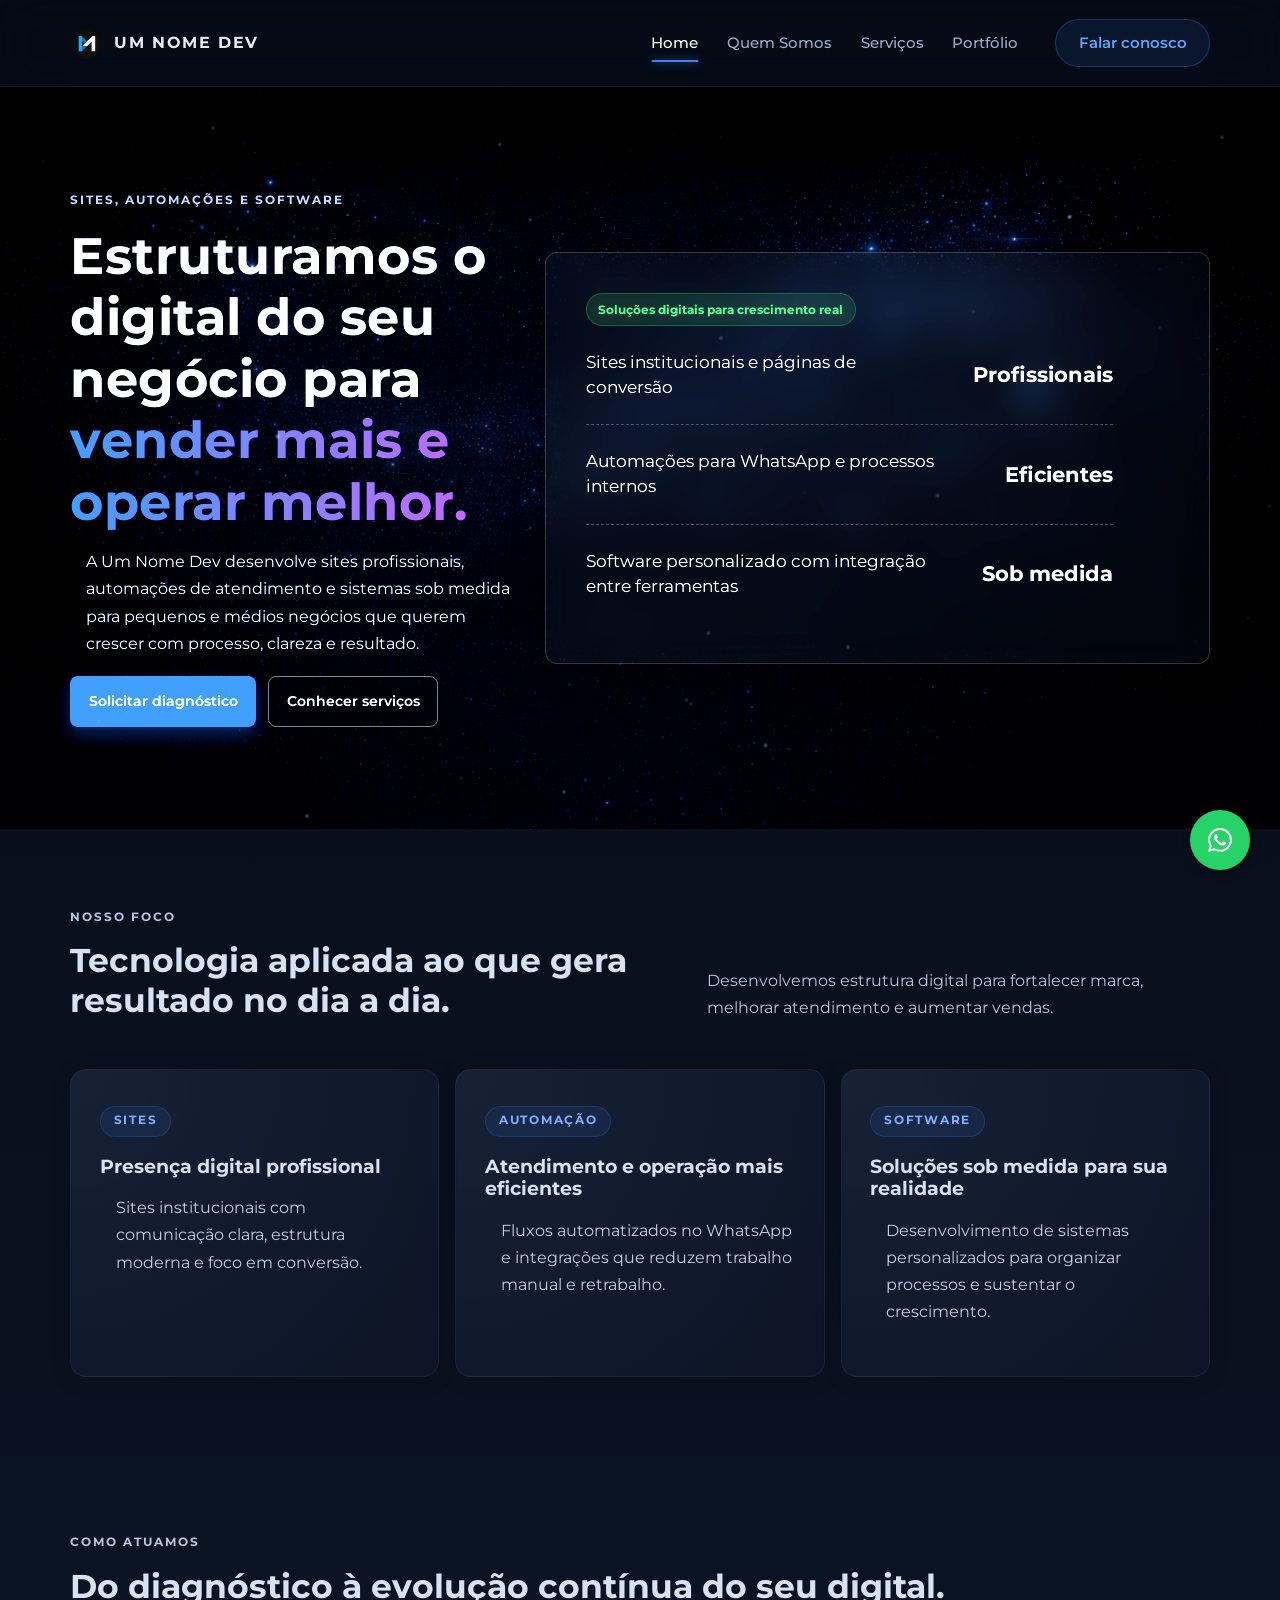
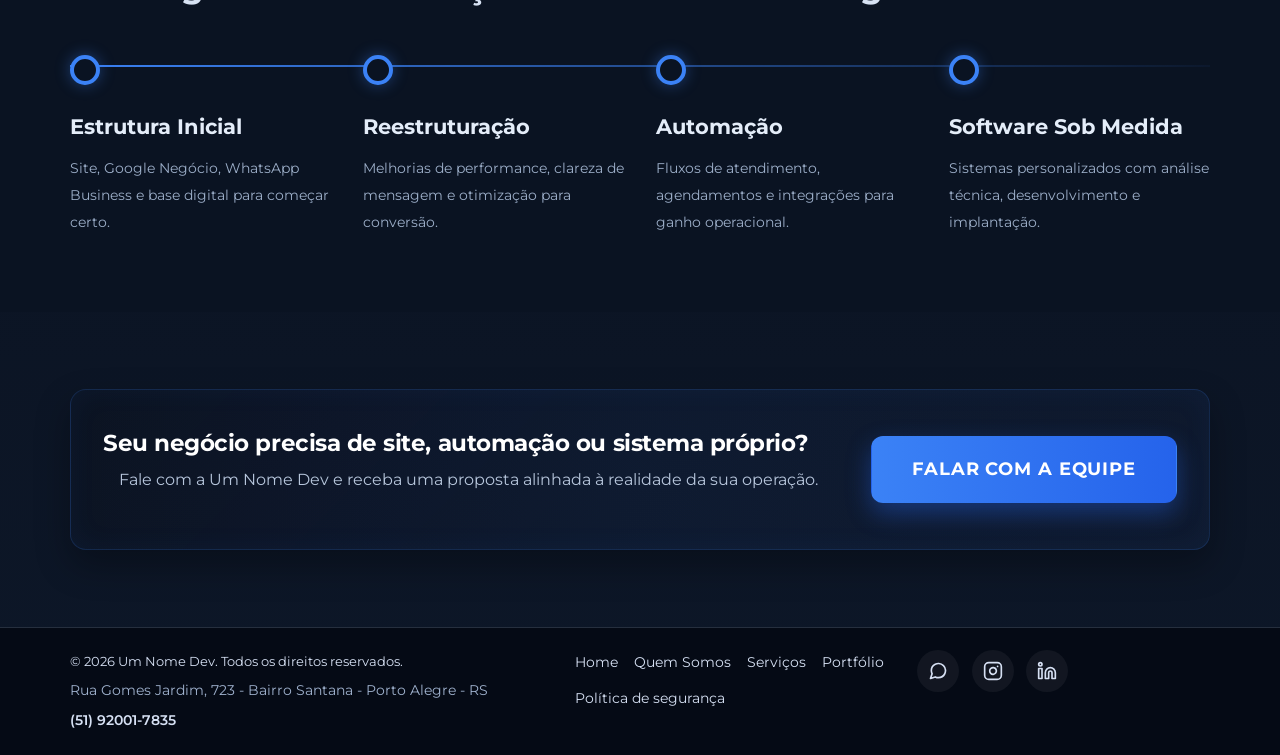
==== commit 5c540d32: "Atualizando links" ====
--- a/index.html
+++ b/index.html
@@ -143,7 +143,7 @@
         <a href="index.html">Home</a>
         <a href="quem-somos.html">Quem Somos</a>
         <a href="servicos.html">Serviços</a>
-        <a href="portifolio.html">Portifólio</a>
+        <a href="portfolio.html">Portfólio</a>
         <a href="politica-seguranca.html">Política de segurança</a>
       </nav>
       <div class="footer-social" aria-label="Redes sociais">
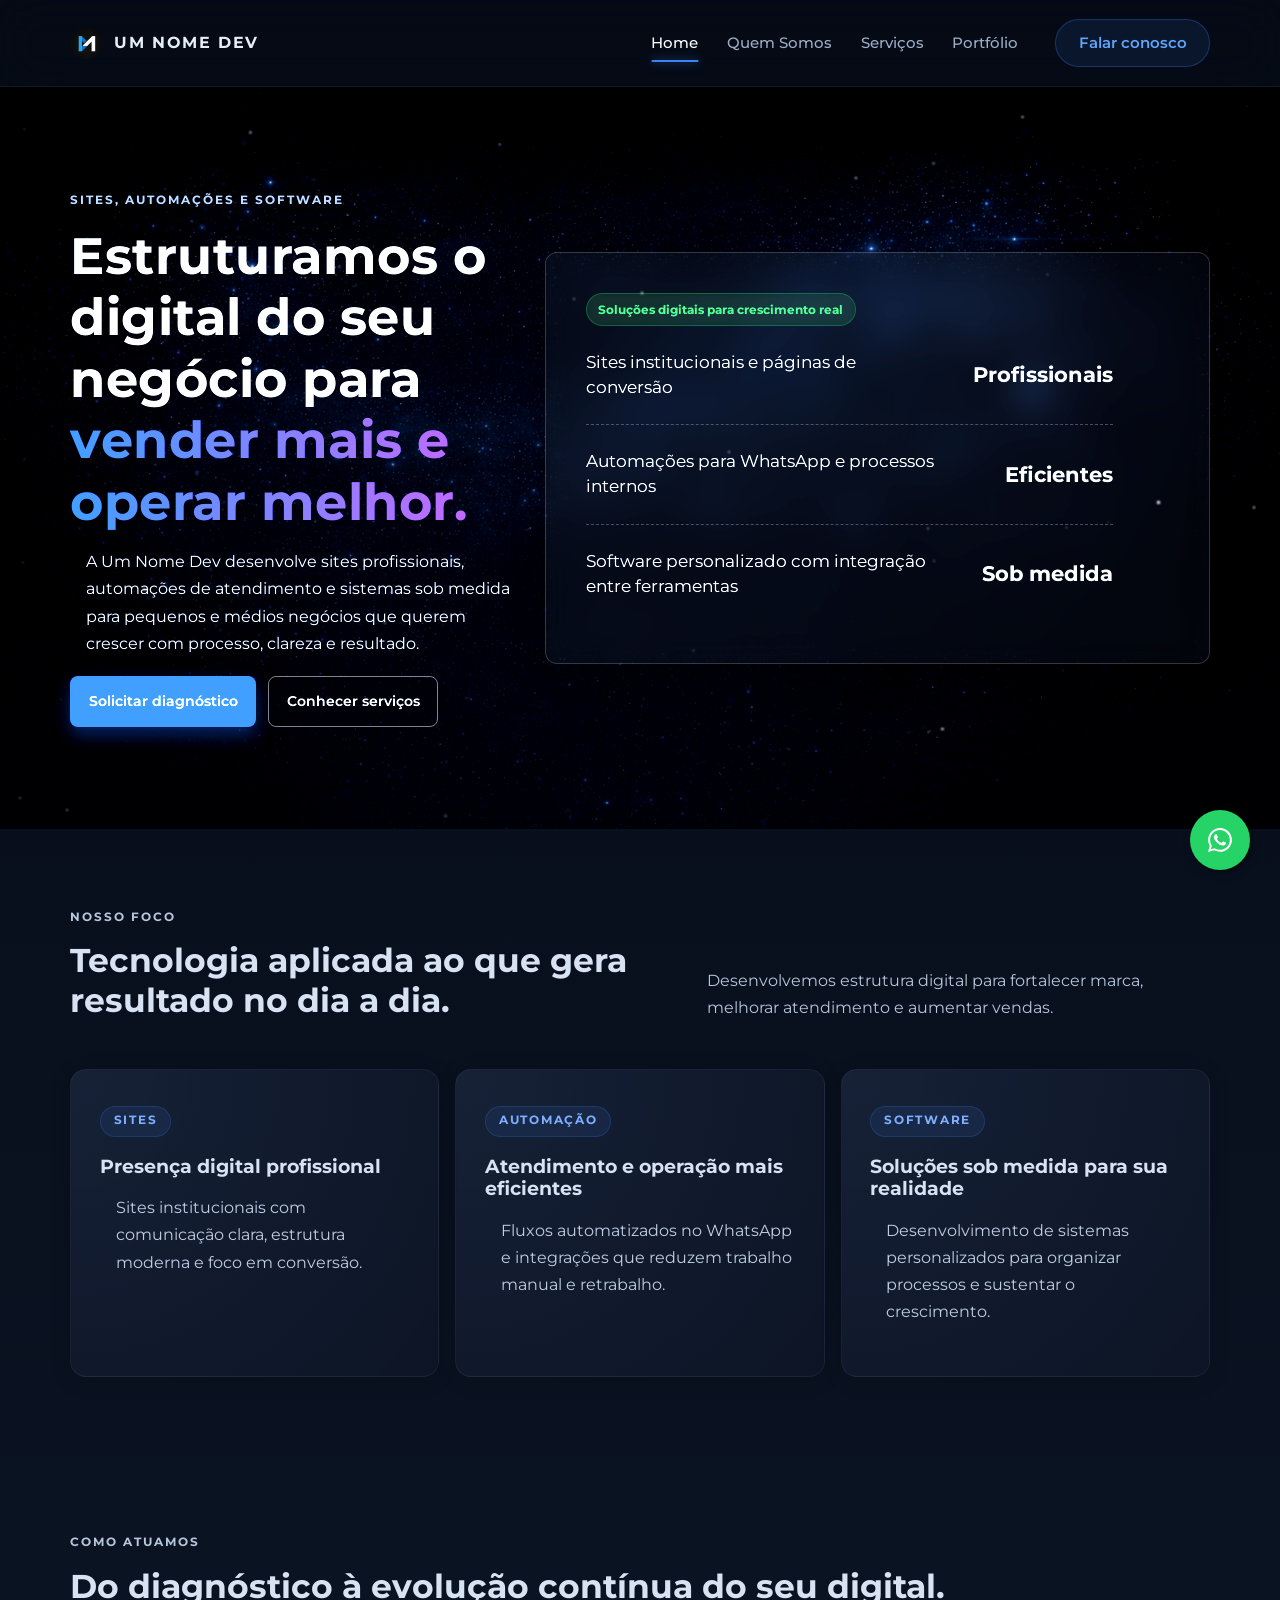
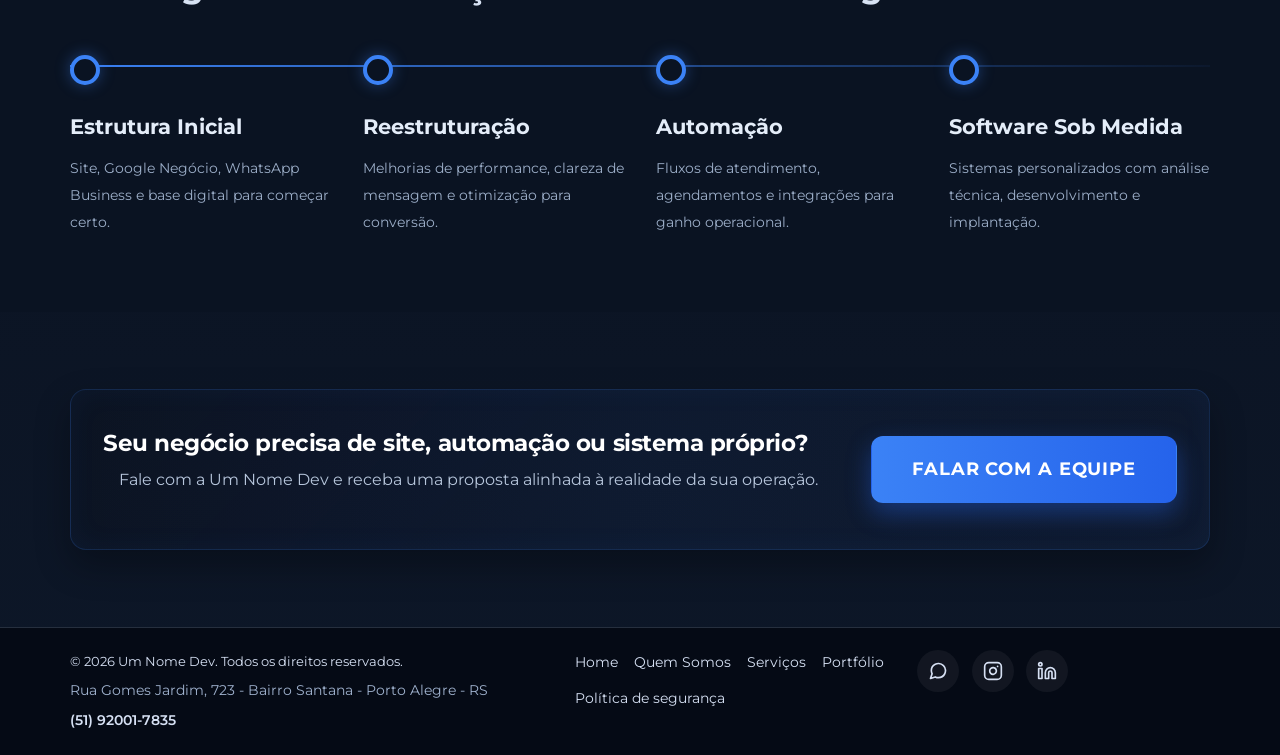
==== commit 08f04b00: "atualizacao" ====
--- a/index.html
+++ b/index.html
@@ -10,7 +10,18 @@
   <link rel="preconnect" href="https://fonts.gstatic.com" crossorigin />
   <link href="https://fonts.googleapis.com/css2?family=Montserrat:wght@400;500;600;700&display=swap" rel="stylesheet" />
   <link rel="stylesheet" href="styles.css" />
+
+  <!-- Google tag (gtag.js) -->
+<script async src="https://www.googletagmanager.com/gtag/js?id=G-T2T8R7B5V7"></script>
+<script>
+  window.dataLayer = window.dataLayer || [];
+  function gtag(){dataLayer.push(arguments);}
+  gtag('js', new Date());
+
+  gtag('config', 'G-T2T8R7B5V7');
+</script>
 </head>
+
 <body>
   
   <header class="topbar">
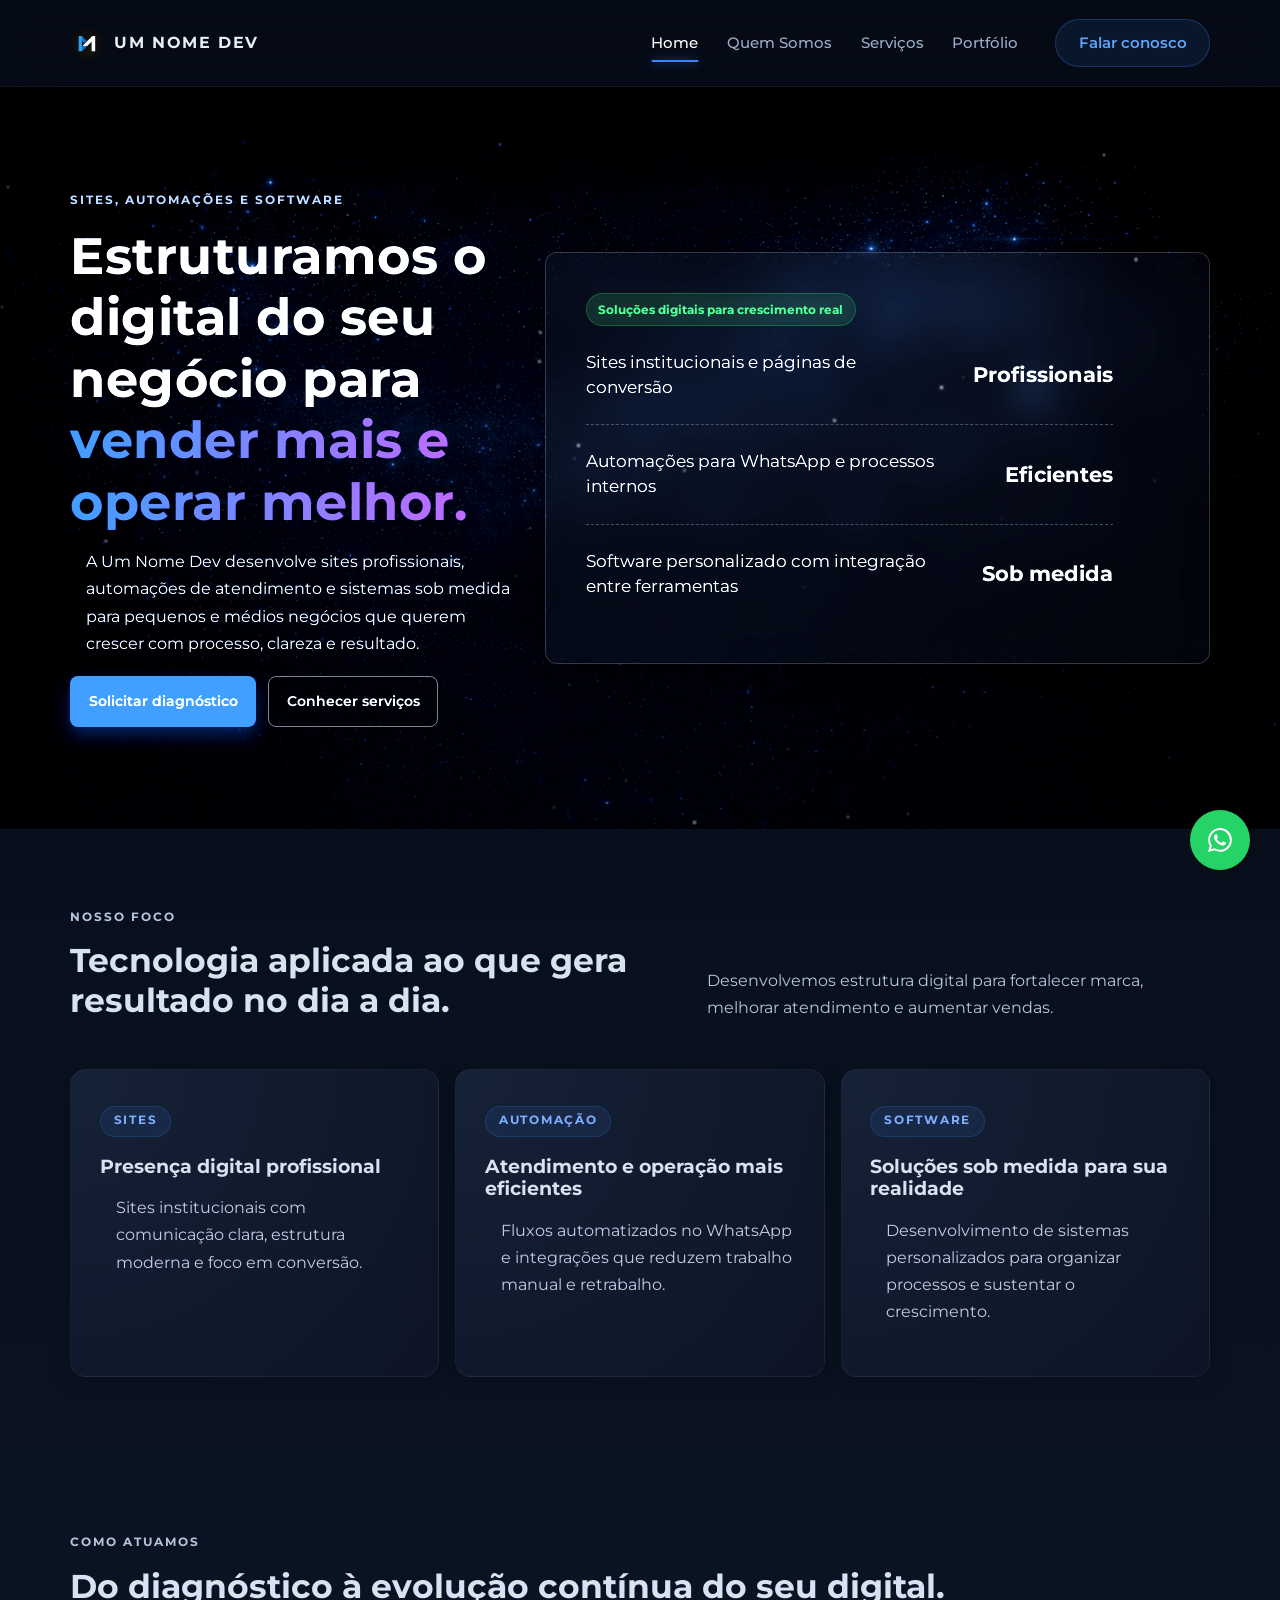
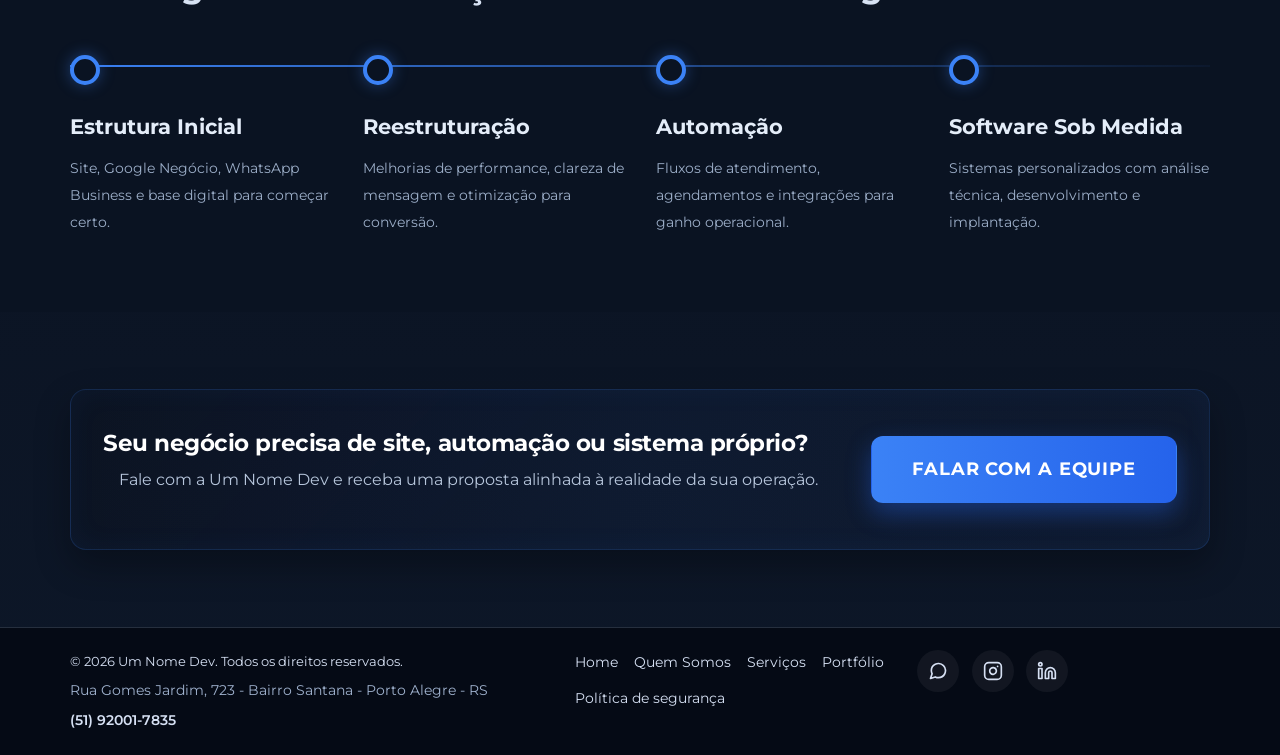
==== commit adcd6067: "att2" ====
--- a/index.html
+++ b/index.html
@@ -11,14 +11,14 @@
   <link href="https://fonts.googleapis.com/css2?family=Montserrat:wght@400;500;600;700&display=swap" rel="stylesheet" />
   <link rel="stylesheet" href="styles.css" />
 
-  <!-- Google tag (gtag.js) -->
-<script async src="https://www.googletagmanager.com/gtag/js?id=G-T2T8R7B5V7"></script>
+<!-- Google tag (gtag.js) -->
+<script async src="https://www.googletagmanager.com/gtag/js?id=G-4FC12YWZJN"></script>
 <script>
   window.dataLayer = window.dataLayer || [];
   function gtag(){dataLayer.push(arguments);}
   gtag('js', new Date());
 
-  gtag('config', 'G-T2T8R7B5V7');
+  gtag('config', 'G-4FC12YWZJN');
 </script>
 </head>
 
--- a/styles.css
+++ b/styles.css
@@ -1292,6 +1292,9 @@
   height: auto;
   box-shadow: 0 10px 30px rgba(0, 0, 0, 0.22);
   transition: transform 0.28s ease, border-color 0.28s ease, box-shadow 0.28s ease;
+  display: flex;
+  flex-direction: column;
+  height: 100%;
 }
 
 .portfolio-card:hover {
